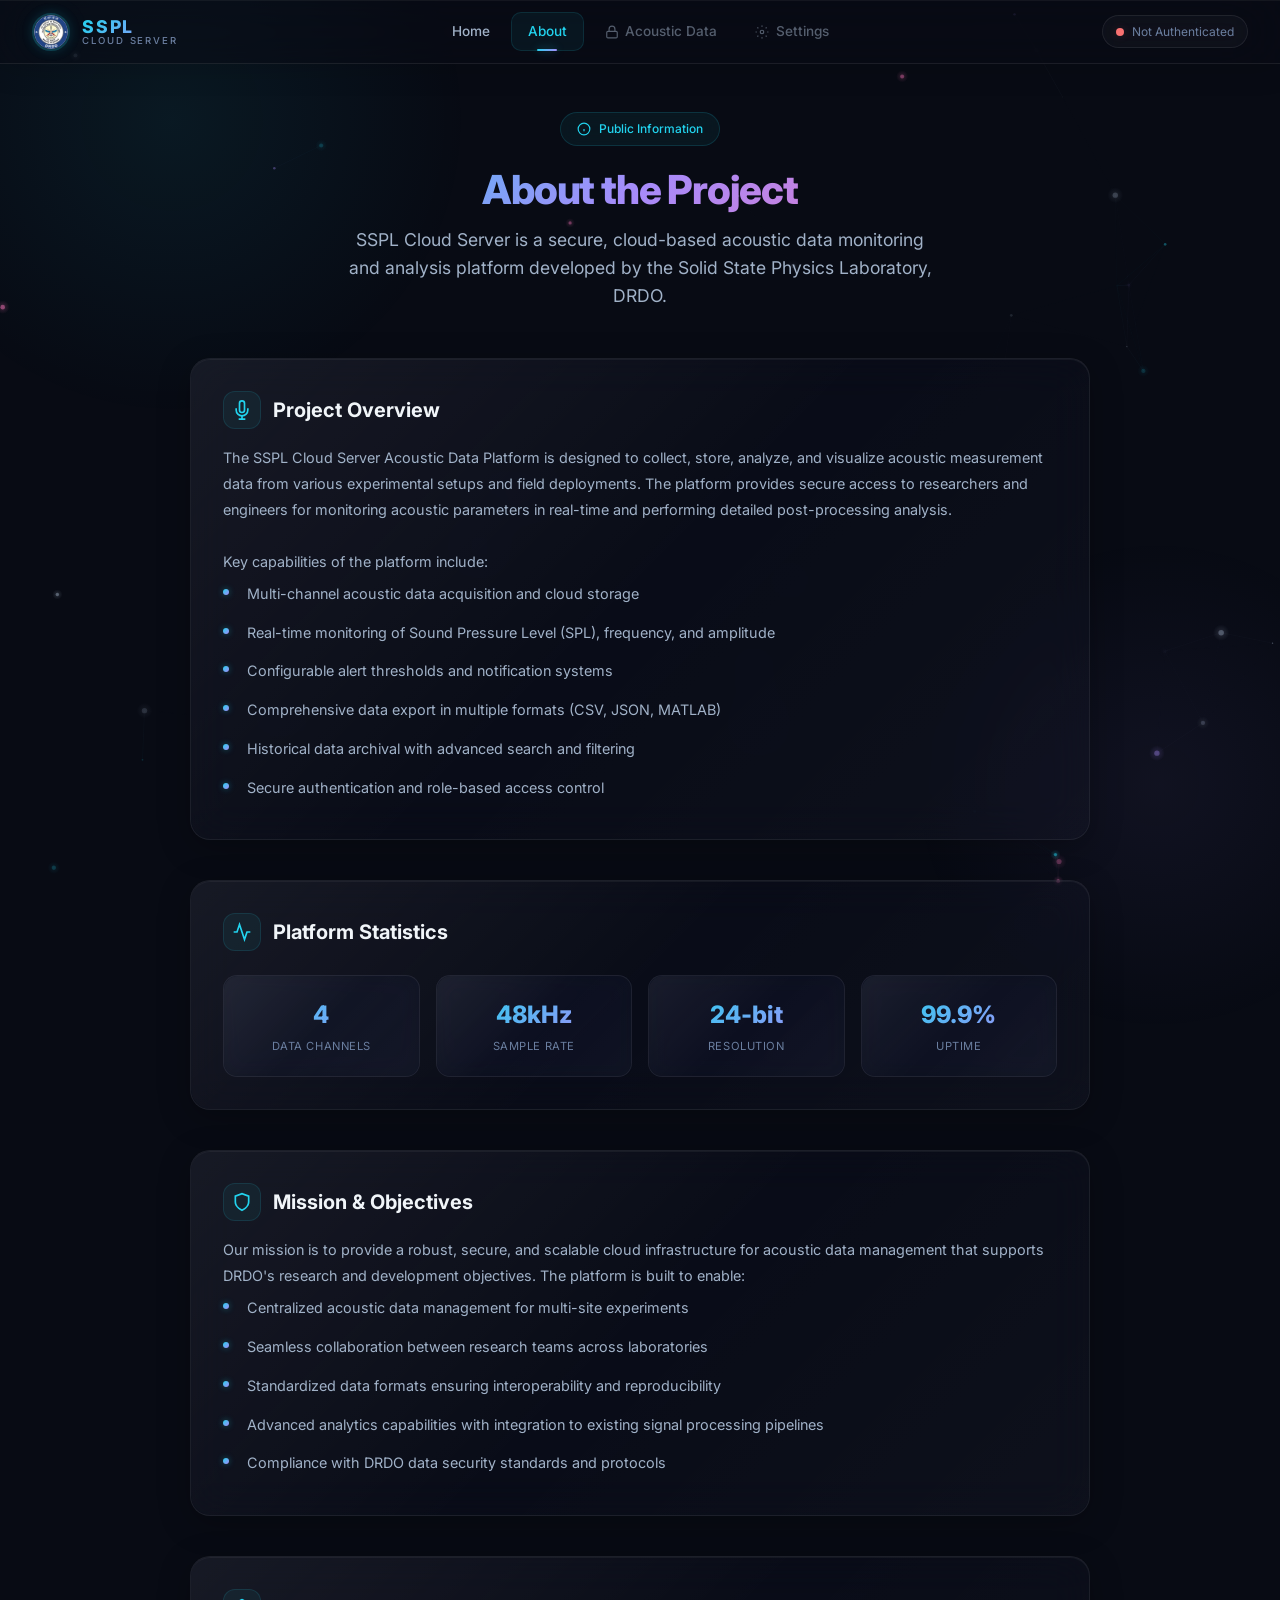
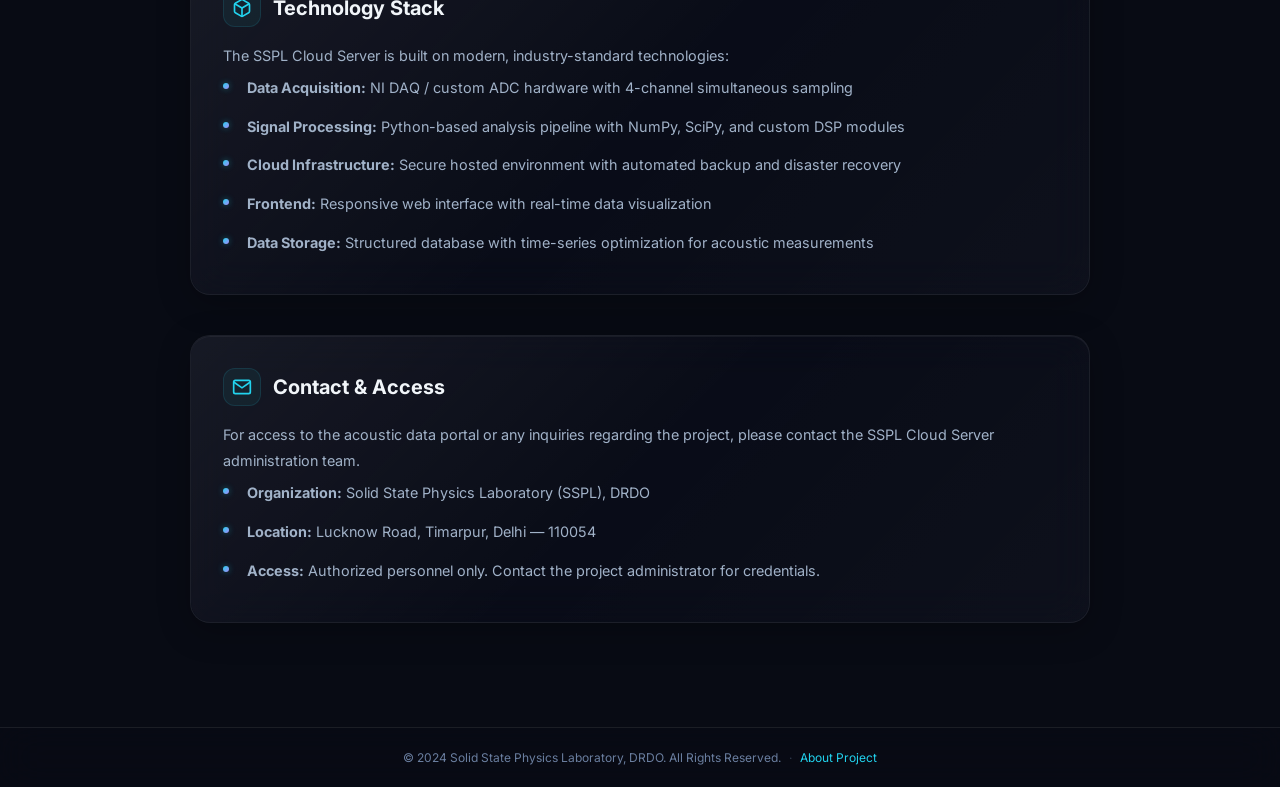
==== about.html @ 6bc96507 "Add files via upload" ====
<!DOCTYPE html>
<html lang="en">
<head>
    <meta charset="UTF-8">
    <meta name="viewport" content="width=device-width, initial-scale=1.0">
    <title>About — SSPL Cloud Server</title>
    <meta name="description" content="Learn about the SSPL Cloud Server Acoustic Data Platform by Solid State Physics Laboratory (DRDO). Project overview, mission, and team information.">
    <link rel="preconnect" href="https://fonts.googleapis.com">
    <link rel="preconnect" href="https://fonts.gstatic.com" crossorigin>
    <link href="https://fonts.googleapis.com/css2?family=Inter:wght@300;400;500;600;700;800&family=JetBrains+Mono:wght@400;500&display=swap" rel="stylesheet">
    <link rel="stylesheet" href="styles.css">
</head>
<body>
    <canvas id="particleCanvas"></canvas>

    <!-- Navigation Bar -->
    <nav class="navbar" id="navbar">
        <div class="nav-brand">
            <div class="brand-icon">
                <img src="logo.webp" alt="DRDO Logo" width="38" height="38" style="border-radius:50%; object-fit:cover;">
            </div>
            <div class="brand-text">
                <span class="brand-name">SSPL</span>
                <span class="brand-sub">CLOUD SERVER</span>
            </div>
        </div>
        <div class="nav-links">
            <a href="index.html" class="nav-link" id="nav-home">Home</a>
            <a href="about.html" class="nav-link active" id="nav-about">About</a>
            <a href="#" class="nav-link locked" id="nav-data" onclick="checkAuth('data.html')">
                <svg width="14" height="14" viewBox="0 0 24 24" fill="none" stroke="currentColor" stroke-width="2"><rect x="3" y="11" width="18" height="11" rx="2"/><path d="M7 11V7a5 5 0 0110 0v4"/></svg>
                Acoustic Data
            </a>
            <a href="#" class="nav-link locked" id="nav-settings" onclick="checkAuth('settings.html')">
                <svg width="14" height="14" viewBox="0 0 24 24" fill="none" stroke="currentColor" stroke-width="2"><circle cx="12" cy="12" r="3"/><path d="M12 1v2M12 21v2M4.22 4.22l1.42 1.42M18.36 18.36l1.42 1.42M1 12h2M21 12h2M4.22 19.78l1.42-1.42M18.36 5.64l1.42-1.42"/></svg>
                Settings
            </a>
        </div>
        <div class="nav-status" id="navStatus">
            <span class="status-dot offline"></span>
            <span class="status-text">Not Authenticated</span>
        </div>
    </nav>

    <!-- About Content -->
    <main class="page-container">
        <div class="page-content">
            <!-- Hero -->
            <div class="page-hero">
                <div class="page-hero-badge">
                    <svg width="14" height="14" viewBox="0 0 24 24" fill="none" stroke="currentColor" stroke-width="2">
                        <circle cx="12" cy="12" r="10"/>
                        <line x1="12" y1="16" x2="12" y2="12"/>
                        <line x1="12" y1="8" x2="12.01" y2="8"/>
                    </svg>
                    Public Information
                </div>
                <h1>About the Project</h1>
                <p>SSPL Cloud Server is a secure, cloud-based acoustic data monitoring and analysis platform developed by the Solid State Physics Laboratory, DRDO.</p>
            </div>

            <!-- Project Overview -->
            <div class="content-section">
                <div class="content-card">
                    <h2>
                        <span class="section-icon">
                            <svg width="20" height="20" viewBox="0 0 24 24" fill="none" stroke="currentColor" stroke-width="2">
                                <path d="M12 1a3 3 0 00-3 3v8a3 3 0 006 0V4a3 3 0 00-3-3z"/>
                                <path d="M19 10v2a7 7 0 01-14 0v-2"/>
                                <line x1="12" y1="19" x2="12" y2="23"/>
                                <line x1="8" y1="23" x2="16" y2="23"/>
                            </svg>
                        </span>
                        Project Overview
                    </h2>
                    <p>The SSPL Cloud Server Acoustic Data Platform is designed to collect, store, analyze, and visualize acoustic measurement data from various experimental setups and field deployments. The platform provides secure access to researchers and engineers for monitoring acoustic parameters in real-time and performing detailed post-processing analysis.</p>
                    <br>
                    <p>Key capabilities of the platform include:</p>
                    <ul>
                        <li>Multi-channel acoustic data acquisition and cloud storage</li>
                        <li>Real-time monitoring of Sound Pressure Level (SPL), frequency, and amplitude</li>
                        <li>Configurable alert thresholds and notification systems</li>
                        <li>Comprehensive data export in multiple formats (CSV, JSON, MATLAB)</li>
                        <li>Historical data archival with advanced search and filtering</li>
                        <li>Secure authentication and role-based access control</li>
                    </ul>
                </div>
            </div>

            <!-- Platform Statistics -->
            <div class="content-section">
                <div class="content-card">
                    <h2>
                        <span class="section-icon">
                            <svg width="20" height="20" viewBox="0 0 24 24" fill="none" stroke="currentColor" stroke-width="2">
                                <polyline points="22 12 18 12 15 21 9 3 6 12 2 12"/>
                            </svg>
                        </span>
                        Platform Statistics
                    </h2>
                    <div class="stats-grid">
                        <div class="stat-item">
                            <div class="stat-value">4</div>
                            <div class="stat-label">Data Channels</div>
                        </div>
                        <div class="stat-item">
                            <div class="stat-value">48kHz</div>
                            <div class="stat-label">Sample Rate</div>
                        </div>
                        <div class="stat-item">
                            <div class="stat-value">24-bit</div>
                            <div class="stat-label">Resolution</div>
                        </div>
                        <div class="stat-item">
                            <div class="stat-value">99.9%</div>
                            <div class="stat-label">Uptime</div>
                        </div>
                    </div>
                </div>
            </div>

            <!-- Mission -->
            <div class="content-section">
                <div class="content-card">
                    <h2>
                        <span class="section-icon">
                            <svg width="20" height="20" viewBox="0 0 24 24" fill="none" stroke="currentColor" stroke-width="2">
                                <path d="M12 22s8-4 8-10V5l-8-3-8 3v7c0 6 8 10 8 10z"/>
                            </svg>
                        </span>
                        Mission & Objectives
                    </h2>
                    <p>Our mission is to provide a robust, secure, and scalable cloud infrastructure for acoustic data management that supports DRDO's research and development objectives. The platform is built to enable:</p>
                    <ul>
                        <li>Centralized acoustic data management for multi-site experiments</li>
                        <li>Seamless collaboration between research teams across laboratories</li>
                        <li>Standardized data formats ensuring interoperability and reproducibility</li>
                        <li>Advanced analytics capabilities with integration to existing signal processing pipelines</li>
                        <li>Compliance with DRDO data security standards and protocols</li>
                    </ul>
                </div>
            </div>

            <!-- Technology Stack -->
            <div class="content-section">
                <div class="content-card">
                    <h2>
                        <span class="section-icon">
                            <svg width="20" height="20" viewBox="0 0 24 24" fill="none" stroke="currentColor" stroke-width="2">
                                <path d="M21 16V8a2 2 0 00-1-1.73l-7-4a2 2 0 00-2 0l-7 4A2 2 0 003 8v8a2 2 0 001 1.73l7 4a2 2 0 002 0l7-4A2 2 0 0021 16z"/>
                                <polyline points="3.27 6.96 12 12.01 20.73 6.96"/>
                                <line x1="12" y1="22.08" x2="12" y2="12"/>
                            </svg>
                        </span>
                        Technology Stack
                    </h2>
                    <p>The SSPL Cloud Server is built on modern, industry-standard technologies:</p>
                    <ul>
                        <li><strong>Data Acquisition:</strong> NI DAQ / custom ADC hardware with 4-channel simultaneous sampling</li>
                        <li><strong>Signal Processing:</strong> Python-based analysis pipeline with NumPy, SciPy, and custom DSP modules</li>
                        <li><strong>Cloud Infrastructure:</strong> Secure hosted environment with automated backup and disaster recovery</li>
                        <li><strong>Frontend:</strong> Responsive web interface with real-time data visualization</li>
                        <li><strong>Data Storage:</strong> Structured database with time-series optimization for acoustic measurements</li>
                    </ul>
                </div>
            </div>

            <!-- Contact -->
            <div class="content-section">
                <div class="content-card">
                    <h2>
                        <span class="section-icon">
                            <svg width="20" height="20" viewBox="0 0 24 24" fill="none" stroke="currentColor" stroke-width="2">
                                <path d="M4 4h16c1.1 0 2 .9 2 2v12c0 1.1-.9 2-2 2H4c-1.1 0-2-.9-2-2V6c0-1.1.9-2 2-2z"/>
                                <polyline points="22,6 12,13 2,6"/>
                            </svg>
                        </span>
                        Contact & Access
                    </h2>
                    <p>For access to the acoustic data portal or any inquiries regarding the project, please contact the SSPL Cloud Server administration team.</p>
                    <ul>
                        <li><strong>Organization:</strong> Solid State Physics Laboratory (SSPL), DRDO</li>
                        <li><strong>Location:</strong> Lucknow Road, Timarpur, Delhi — 110054</li>
                        <li><strong>Access:</strong> Authorized personnel only. Contact the project administrator for credentials.</li>
                    </ul>
                </div>
            </div>
        </div>
    </main>

    <!-- Footer -->
    <footer class="footer">
        <div class="footer-content">
            <span>© 2024 Solid State Physics Laboratory, DRDO. All Rights Reserved.</span>
            <span class="footer-sep">·</span>
            <a href="about.html" class="footer-link">About Project</a>
        </div>
    </footer>

    <script src="auth.js"></script>
    <script src="particles.js"></script>
    <script>
        document.addEventListener('DOMContentLoaded', () => {
            if (isAuthenticated()) {
                updateNavStatus(true);
            }

            // Animate content cards on scroll
            const observer = new IntersectionObserver((entries) => {
                entries.forEach(entry => {
                    if (entry.isIntersecting) {
                        entry.target.style.opacity = '1';
                        entry.target.style.transform = 'translateY(0)';
                    }
                });
            }, { threshold: 0.1 });

            document.querySelectorAll('.content-card').forEach(card => {
                card.style.opacity = '0';
                card.style.transform = 'translateY(20px)';
                card.style.transition = 'all 0.6s cubic-bezier(0.16, 1, 0.3, 1)';
                observer.observe(card);
            });
        });
    </script>
</body>
</html>
---- styles.css ----
/* ============================================
   SSPL Cloud Server — Glassmorphism Theme
   ============================================ */

/* CSS Custom Properties */
:root {
    /* Colors - Dark Glassy Theme */
    --bg-primary: #080b14;
    --bg-secondary: rgba(12, 18, 35, 0.6);
    --bg-tertiary: rgba(18, 26, 48, 0.5);
    --bg-card: rgba(15, 20, 40, 0.4);
    --bg-card-hover: rgba(20, 28, 55, 0.55);
    --bg-input: rgba(10, 15, 30, 0.5);
    --bg-glass: rgba(15, 20, 40, 0.35);

    /* Glass Properties */
    --glass-blur: 20px;
    --glass-blur-heavy: 32px;
    --glass-border: rgba(255, 255, 255, 0.08);
    --glass-border-hover: rgba(255, 255, 255, 0.14);
    --glass-border-accent: rgba(6, 182, 212, 0.25);
    --glass-shine: linear-gradient(135deg, rgba(255,255,255,0.06) 0%, transparent 50%, rgba(255,255,255,0.02) 100%);
    --glass-inner-glow: inset 0 1px 0 rgba(255, 255, 255, 0.05);

    /* Accent Colors */
    --cyan: #22d3ee;
    --cyan-glow: rgba(34, 211, 238, 0.25);
    --violet: #a78bfa;
    --violet-glow: rgba(167, 139, 250, 0.25);
    --pink: #f472b6;
    --pink-glow: rgba(244, 114, 182, 0.25);
    --emerald: #34d399;
    --emerald-glow: rgba(52, 211, 153, 0.25);
    --amber: #fbbf24;
    --red: #f87171;
    --red-glow: rgba(248, 113, 113, 0.15);

    /* Gradients */
    --gradient-brand: linear-gradient(135deg, #22d3ee, #a78bfa);
    --gradient-brand-ext: linear-gradient(135deg, #22d3ee, #a78bfa, #f472b6);
    --gradient-card: linear-gradient(135deg, rgba(34, 211, 238, 0.04), rgba(167, 139, 250, 0.04));
    --gradient-glow: radial-gradient(ellipse at center, rgba(34, 211, 238, 0.12), transparent 70%);

    /* Text Colors */
    --text-primary: #f1f5f9;
    --text-secondary: #a1b2c8;
    --text-tertiary: #6b7fa0;
    --text-accent: #22d3ee;

    /* Borders */
    --border-subtle: rgba(255, 255, 255, 0.06);
    --border-medium: rgba(255, 255, 255, 0.1);
    --border-accent: rgba(34, 211, 238, 0.25);

    /* Shadows */
    --shadow-sm: 0 2px 8px rgba(0, 0, 0, 0.2);
    --shadow-md: 0 4px 16px rgba(0, 0, 0, 0.3);
    --shadow-lg: 0 8px 40px rgba(0, 0, 0, 0.4);
    --shadow-glow: 0 0 50px rgba(34, 211, 238, 0.08);
    --shadow-glass: 0 8px 32px rgba(0, 0, 0, 0.25), inset 0 1px 0 rgba(255, 255, 255, 0.05);

    /* Spacing */
    --nav-height: 64px;

    /* Typography */
    --font-main: 'Inter', -apple-system, BlinkMacSystemFont, sans-serif;
    --font-mono: 'JetBrains Mono', 'Fira Code', monospace;

    /* Transitions */
    --ease-out: cubic-bezier(0.16, 1, 0.3, 1);
    --ease-spring: cubic-bezier(0.34, 1.56, 0.64, 1);
}

/* Reset & Base */
*, *::before, *::after {
    margin: 0;
    padding: 0;
    box-sizing: border-box;
}

html {
    scroll-behavior: smooth;
}

body {
    font-family: var(--font-main);
    background: var(--bg-primary);
    color: var(--text-primary);
    min-height: 100vh;
    overflow-x: hidden;
    line-height: 1.6;
    -webkit-font-smoothing: antialiased;
    -moz-osx-font-smoothing: grayscale;
}

/* Ambient glow background blobs */
body::before {
    content: '';
    position: fixed;
    top: -20%;
    left: -10%;
    width: 600px;
    height: 600px;
    background: radial-gradient(circle, rgba(34, 211, 238, 0.07) 0%, transparent 70%);
    border-radius: 50%;
    z-index: 0;
    pointer-events: none;
    animation: float-blob 20s ease-in-out infinite;
}

body::after {
    content: '';
    position: fixed;
    bottom: -15%;
    right: -10%;
    width: 500px;
    height: 500px;
    background: radial-gradient(circle, rgba(167, 139, 250, 0.06) 0%, transparent 70%);
    border-radius: 50%;
    z-index: 0;
    pointer-events: none;
    animation: float-blob 25s ease-in-out infinite reverse;
}

@keyframes float-blob {
    0%, 100% { transform: translate(0, 0) scale(1); }
    33% { transform: translate(40px, -30px) scale(1.05); }
    66% { transform: translate(-20px, 20px) scale(0.95); }
}

/* Particle Canvas Background */
#particleCanvas {
    position: fixed;
    top: 0;
    left: 0;
    width: 100%;
    height: 100%;
    z-index: 0;
    pointer-events: none;
}

/* ============================================
   Glass Mixin Helper (applied via classes)
   ============================================ */

/* ============================================
   Navigation Bar
   ============================================ */
.navbar {
    position: fixed;
    top: 0;
    left: 0;
    right: 0;
    height: var(--nav-height);
    display: flex;
    align-items: center;
    justify-content: space-between;
    padding: 0 2rem;
    background: rgba(8, 11, 20, 0.5);
    backdrop-filter: blur(var(--glass-blur-heavy));
    -webkit-backdrop-filter: blur(var(--glass-blur-heavy));
    border-bottom: 1px solid var(--glass-border);
    box-shadow: 0 4px 30px rgba(0, 0, 0, 0.15), var(--glass-inner-glow);
    z-index: 1000;
    transition: all 0.3s var(--ease-out);
}

.nav-brand {
    display: flex;
    align-items: center;
    gap: 0.75rem;
    text-decoration: none;
    cursor: pointer;
}

.brand-icon {
    display: flex;
    align-items: center;
    animation: pulse-glow 3s ease-in-out infinite;
}

.brand-icon img {
    border: 2px solid rgba(34, 211, 238, 0.25) !important;
    box-shadow: 0 0 12px rgba(34, 211, 238, 0.15), 0 0 30px rgba(34, 211, 238, 0.05);
    transition: all 0.3s ease;
}

.brand-icon img:hover {
    border-color: rgba(34, 211, 238, 0.4) !important;
    box-shadow: 0 0 18px rgba(34, 211, 238, 0.25), 0 0 40px rgba(34, 211, 238, 0.08);
}

@keyframes pulse-glow {
    0%, 100% { filter: drop-shadow(0 0 6px rgba(34, 211, 238, 0.3)); }
    50% { filter: drop-shadow(0 0 16px rgba(34, 211, 238, 0.6)); }
}

.brand-text {
    display: flex;
    flex-direction: column;
    line-height: 1.1;
}

.brand-name {
    font-size: 1.1rem;
    font-weight: 800;
    letter-spacing: 0.1em;
    background: var(--gradient-brand);
    -webkit-background-clip: text;
    background-clip: text;
    -webkit-text-fill-color: transparent;
}

.brand-sub {
    font-size: 0.6rem;
    font-weight: 500;
    letter-spacing: 0.2em;
    color: var(--text-tertiary);
    text-transform: uppercase;
}

.nav-links {
    display: flex;
    align-items: center;
    gap: 0.25rem;
}

.nav-link {
    display: flex;
    align-items: center;
    gap: 0.4rem;
    padding: 0.5rem 1rem;
    font-size: 0.85rem;
    font-weight: 500;
    color: var(--text-secondary);
    text-decoration: none;
    border-radius: 10px;
    transition: all 0.25s var(--ease-out);
    position: relative;
    border: 1px solid transparent;
}

.nav-link:hover {
    color: var(--text-primary);
    background: rgba(255, 255, 255, 0.04);
    border-color: var(--glass-border);
}

.nav-link.active {
    color: var(--cyan);
    background: rgba(34, 211, 238, 0.06);
    border-color: rgba(34, 211, 238, 0.12);
}

.nav-link.active::after {
    content: '';
    position: absolute;
    bottom: -1px;
    left: 50%;
    transform: translateX(-50%);
    width: 20px;
    height: 2px;
    background: var(--gradient-brand);
    border-radius: 1px;
    box-shadow: 0 0 8px rgba(34, 211, 238, 0.4);
}

.nav-link.locked {
    opacity: 0.5;
}

.nav-link.locked:hover {
    opacity: 0.75;
}

.nav-link.unlocked {
    opacity: 1;
}

.nav-status {
    display: flex;
    align-items: center;
    gap: 0.5rem;
    padding: 0.4rem 0.8rem;
    font-size: 0.75rem;
    color: var(--text-tertiary);
    border: 1px solid var(--glass-border);
    border-radius: 20px;
    background: rgba(255, 255, 255, 0.03);
    backdrop-filter: blur(10px);
}

.status-dot {
    width: 8px;
    height: 8px;
    border-radius: 50%;
    transition: all 0.3s;
}

.status-dot.offline {
    background: var(--red);
    box-shadow: 0 0 10px var(--red-glow);
}

.status-dot.online {
    background: var(--emerald);
    box-shadow: 0 0 10px var(--emerald-glow);
    animation: status-pulse 2s ease-in-out infinite;
}

@keyframes status-pulse {
    0%, 100% { box-shadow: 0 0 6px rgba(52, 211, 153, 0.3); }
    50% { box-shadow: 0 0 16px rgba(52, 211, 153, 0.6); }
}

/* ============================================
   Login Page
   ============================================ */
.login-container {
    position: relative;
    z-index: 1;
    min-height: 100vh;
    display: flex;
    flex-direction: column;
    align-items: center;
    justify-content: center;
    padding: calc(var(--nav-height) + 2rem) 2rem 4rem;
    gap: 3rem;
}

.login-card {
    position: relative;
    width: 100%;
    max-width: 420px;
    background: rgba(12, 16, 32, 0.45);
    border: 1px solid var(--glass-border);
    border-radius: 24px;
    padding: 2.5rem;
    backdrop-filter: blur(var(--glass-blur-heavy));
    -webkit-backdrop-filter: blur(var(--glass-blur-heavy));
    box-shadow: var(--shadow-glass), 0 0 80px rgba(34, 211, 238, 0.03);
    opacity: 0;
    transform: translateY(20px);
    transition: all 0.6s var(--ease-out);
    overflow: hidden;
}

/* Glass shine overlay */
.login-card::before {
    content: '';
    position: absolute;
    top: 0;
    left: 0;
    right: 0;
    bottom: 0;
    background: var(--glass-shine);
    border-radius: 24px;
    pointer-events: none;
    z-index: 0;
}

.login-card > * {
    position: relative;
    z-index: 1;
}

.login-card.visible {
    opacity: 1;
    transform: translateY(0);
}

.login-card.shake {
    animation: shake 0.6s var(--ease-out);
}

@keyframes shake {
    0%, 100% { transform: translateX(0); }
    20% { transform: translateX(-10px); }
    40% { transform: translateX(10px); }
    60% { transform: translateX(-6px); }
    80% { transform: translateX(6px); }
}

.card-glow {
    position: absolute;
    top: -1px;
    left: -1px;
    right: -1px;
    bottom: -1px;
    border-radius: 24px;
    background: var(--gradient-brand-ext);
    opacity: 0;
    z-index: -1;
    transition: opacity 0.5s;
    filter: blur(25px);
}

.login-card:hover .card-glow {
    opacity: 0.12;
}

.login-card:hover {
    border-color: var(--glass-border-hover);
    box-shadow: var(--shadow-glass), 0 0 80px rgba(34, 211, 238, 0.06);
}

.login-header {
    text-align: center;
    margin-bottom: 2rem;
}

.login-icon {
    margin-bottom: 1rem;
}

.login-title {
    font-size: 1.5rem;
    font-weight: 700;
    letter-spacing: -0.02em;
    background: var(--gradient-brand);
    -webkit-background-clip: text;
    background-clip: text;
    -webkit-text-fill-color: transparent;
}

.login-subtitle {
    font-size: 0.8rem;
    color: var(--text-tertiary);
    margin-top: 0.25rem;
    letter-spacing: 0.05em;
}

.login-desc {
    font-size: 0.85rem;
    color: var(--text-secondary);
    margin-top: 0.5rem;
}

/* Form Styles */
.login-form {
    display: flex;
    flex-direction: column;
    gap: 1.25rem;
}

.form-group {
    display: flex;
    flex-direction: column;
    gap: 0.4rem;
}

.form-label {
    font-size: 0.75rem;
    font-weight: 600;
    color: var(--text-secondary);
    letter-spacing: 0.05em;
    text-transform: uppercase;
}

.input-wrapper {
    position: relative;
    display: flex;
    align-items: center;
}

.input-icon {
    position: absolute;
    left: 14px;
    color: var(--text-tertiary);
    transition: color 0.3s;
    z-index: 1;
}

.input-wrapper input {
    width: 100%;
    padding: 0.85rem 1rem 0.85rem 2.75rem;
    background: rgba(8, 12, 25, 0.5);
    border: 1px solid var(--glass-border);
    border-radius: 14px;
    color: var(--text-primary);
    font-family: var(--font-main);
    font-size: 0.9rem;
    transition: all 0.3s var(--ease-out);
    outline: none;
    backdrop-filter: blur(10px);
}

.input-wrapper input::placeholder {
    color: var(--text-tertiary);
}

.input-wrapper input:focus {
    border-color: rgba(34, 211, 238, 0.35);
    box-shadow: 0 0 0 3px rgba(34, 211, 238, 0.08), 0 0 20px rgba(34, 211, 238, 0.05);
    background: rgba(8, 12, 25, 0.7);
}

.input-wrapper input:focus ~ .input-focus-line {
    transform: scaleX(1);
}

.input-wrapper:has(input:focus) .input-icon {
    color: var(--cyan);
}

.input-focus-line {
    position: absolute;
    bottom: 0;
    left: 14px;
    right: 14px;
    height: 2px;
    background: var(--gradient-brand);
    border-radius: 1px;
    transform: scaleX(0);
    transform-origin: center;
    transition: transform 0.3s var(--ease-out);
    box-shadow: 0 0 8px rgba(34, 211, 238, 0.3);
}

.toggle-password {
    position: absolute;
    right: 12px;
    background: none;
    border: none;
    color: var(--text-tertiary);
    cursor: pointer;
    padding: 4px;
    display: flex;
    align-items: center;
    transition: color 0.3s;
    z-index: 1;
}

.toggle-password:hover {
    color: var(--text-secondary);
}

/* Error message */
.form-error {
    display: flex;
    align-items: center;
    gap: 0.5rem;
    padding: 0.75rem 1rem;
    background: rgba(248, 113, 113, 0.08);
    border: 1px solid rgba(248, 113, 113, 0.15);
    border-radius: 12px;
    color: #fca5a5;
    font-size: 0.8rem;
    opacity: 0;
    transform: translateY(-10px);
    max-height: 0;
    overflow: hidden;
    transition: all 0.3s var(--ease-out);
    backdrop-filter: blur(10px);
}

.form-error.show {
    opacity: 1;
    transform: translateY(0);
    max-height: 60px;
    margin-top: 0.25rem;
}

/* Login Button */
.login-btn {
    display: flex;
    align-items: center;
    justify-content: center;
    gap: 0.5rem;
    width: 100%;
    padding: 0.9rem;
    margin-top: 0.5rem;
    background: var(--gradient-brand);
    border: none;
    border-radius: 14px;
    color: white;
    font-family: var(--font-main);
    font-size: 0.9rem;
    font-weight: 600;
    cursor: pointer;
    transition: all 0.3s var(--ease-out);
    position: relative;
    overflow: hidden;
}

.login-btn::before {
    content: '';
    position: absolute;
    inset: 0;
    background: linear-gradient(135deg, rgba(255,255,255,0.15), transparent 60%);
    opacity: 0;
    transition: opacity 0.3s;
}

.login-btn:hover {
    transform: translateY(-2px);
    box-shadow: 0 8px 30px rgba(34, 211, 238, 0.25), 0 0 60px rgba(34, 211, 238, 0.1);
}

.login-btn:hover::before {
    opacity: 1;
}

.login-btn:active {
    transform: translateY(0);
}

.login-btn .btn-loader {
    display: none;
    animation: spin 1s linear infinite;
}

.login-btn.loading .btn-text,
.login-btn.loading .btn-arrow {
    display: none;
}

.login-btn.loading .btn-loader {
    display: block;
}

.login-btn.success {
    background: linear-gradient(135deg, #34d399, #059669);
}

@keyframes spin {
    from { transform: rotate(0deg); }
    to { transform: rotate(360deg); }
}

/* Login Footer */
.login-footer {
    display: flex;
    justify-content: center;
    margin-top: 1.5rem;
    padding-top: 1.5rem;
    border-top: 1px solid var(--glass-border);
}

.security-badge {
    display: flex;
    align-items: center;
    gap: 0.4rem;
    font-size: 0.7rem;
    color: var(--text-tertiary);
}

.security-badge svg {
    color: var(--emerald);
}

/* Info Cards */
.info-section {
    display: grid;
    grid-template-columns: repeat(3, 1fr);
    gap: 1.25rem;
    max-width: 700px;
    width: 100%;
}

.info-card {
    padding: 1.5rem;
    background: rgba(12, 16, 32, 0.35);
    border: 1px solid var(--glass-border);
    border-radius: 18px;
    text-align: center;
    backdrop-filter: blur(var(--glass-blur));
    -webkit-backdrop-filter: blur(var(--glass-blur));
    transition: all 0.4s var(--ease-out);
    opacity: 0;
    transform: translateY(20px);
    position: relative;
    overflow: hidden;
    box-shadow: var(--shadow-glass);
}

/* Glass shine on info cards */
.info-card::before {
    content: '';
    position: absolute;
    top: 0;
    left: 0;
    right: 0;
    bottom: 0;
    background: var(--glass-shine);
    border-radius: 18px;
    pointer-events: none;
}

.info-card.visible {
    opacity: 1;
    transform: translateY(0);
}

.info-card:hover {
    border-color: var(--glass-border-accent);
    background: rgba(12, 16, 32, 0.5);
    transform: translateY(-4px);
    box-shadow: var(--shadow-glass), 0 0 40px rgba(34, 211, 238, 0.06);
}

.info-icon {
    display: inline-flex;
    padding: 0.75rem;
    background: rgba(34, 211, 238, 0.06);
    border: 1px solid rgba(34, 211, 238, 0.12);
    border-radius: 14px;
    color: var(--cyan);
    margin-bottom: 0.75rem;
    position: relative;
}

.info-card h3 {
    font-size: 0.85rem;
    font-weight: 600;
    color: var(--text-primary);
    margin-bottom: 0.4rem;
    position: relative;
}

.info-card p {
    font-size: 0.75rem;
    color: var(--text-tertiary);
    line-height: 1.5;
    position: relative;
}

/* ============================================
   Footer
   ============================================ */
.footer {
    position: relative;
    z-index: 1;
    padding: 1.25rem 2rem;
    border-top: 1px solid var(--glass-border);
    background: rgba(8, 11, 20, 0.5);
    backdrop-filter: blur(var(--glass-blur));
}

.footer-content {
    display: flex;
    align-items: center;
    justify-content: center;
    gap: 0.5rem;
    font-size: 0.75rem;
    color: var(--text-tertiary);
}

.footer-sep {
    color: var(--text-tertiary);
    opacity: 0.4;
}

.footer-link {
    color: var(--cyan);
    text-decoration: none;
    transition: color 0.3s;
}

.footer-link:hover {
    color: var(--violet);
}

/* ============================================
   About Page
   ============================================ */
.page-container {
    position: relative;
    z-index: 1;
    min-height: 100vh;
    padding: calc(var(--nav-height) + 3rem) 2rem 4rem;
}

.page-content {
    max-width: 900px;
    margin: 0 auto;
}

.page-hero {
    text-align: center;
    margin-bottom: 3rem;
}

.page-hero-badge {
    display: inline-flex;
    align-items: center;
    gap: 0.5rem;
    padding: 0.4rem 1rem;
    background: rgba(34, 211, 238, 0.06);
    border: 1px solid rgba(34, 211, 238, 0.15);
    border-radius: 20px;
    font-size: 0.75rem;
    color: var(--cyan);
    margin-bottom: 1.25rem;
    font-weight: 500;
    backdrop-filter: blur(10px);
}

.page-hero h1 {
    font-size: 2.5rem;
    font-weight: 800;
    letter-spacing: -0.03em;
    line-height: 1.2;
    background: var(--gradient-brand-ext);
    -webkit-background-clip: text;
    background-clip: text;
    -webkit-text-fill-color: transparent;
    margin-bottom: 0.75rem;
}

.page-hero p {
    font-size: 1.1rem;
    color: var(--text-secondary);
    max-width: 600px;
    margin: 0 auto;
}

.content-section {
    margin-bottom: 2.5rem;
}

.content-card {
    background: rgba(12, 16, 32, 0.35);
    border: 1px solid var(--glass-border);
    border-radius: 20px;
    padding: 2rem;
    backdrop-filter: blur(var(--glass-blur));
    -webkit-backdrop-filter: blur(var(--glass-blur));
    transition: all 0.3s var(--ease-out);
    position: relative;
    overflow: hidden;
    box-shadow: var(--shadow-glass);
}

/* Glass shine on content cards */
.content-card::before {
    content: '';
    position: absolute;
    top: 0;
    left: 0;
    right: 0;
    bottom: 0;
    background: var(--glass-shine);
    border-radius: 20px;
    pointer-events: none;
}

.content-card:hover {
    border-color: var(--glass-border-accent);
    box-shadow: var(--shadow-glass), 0 0 40px rgba(34, 211, 238, 0.04);
}

.content-card h2 {
    font-size: 1.25rem;
    font-weight: 700;
    color: var(--text-primary);
    margin-bottom: 1rem;
    display: flex;
    align-items: center;
    gap: 0.75rem;
    position: relative;
}

.content-card h2 .section-icon {
    display: inline-flex;
    padding: 0.5rem;
    background: rgba(34, 211, 238, 0.06);
    border: 1px solid rgba(34, 211, 238, 0.12);
    border-radius: 12px;
    color: var(--cyan);
}

.content-card p, .content-card li {
    font-size: 0.9rem;
    color: var(--text-secondary);
    line-height: 1.8;
    position: relative;
}

.content-card ul {
    list-style: none;
    padding: 0;
}

.content-card ul li {
    padding: 0.4rem 0;
    padding-left: 1.5rem;
    position: relative;
}

.content-card ul li::before {
    content: '';
    position: absolute;
    left: 0;
    top: 0.9rem;
    width: 6px;
    height: 6px;
    background: var(--gradient-brand);
    border-radius: 50%;
    box-shadow: 0 0 6px rgba(34, 211, 238, 0.4);
}

/* Stats grid */
.stats-grid {
    display: grid;
    grid-template-columns: repeat(4, 1fr);
    gap: 1rem;
    margin-top: 1.5rem;
    position: relative;
}

.stat-item {
    text-align: center;
    padding: 1.25rem;
    background: rgba(15, 20, 40, 0.4);
    border: 1px solid var(--glass-border);
    border-radius: 14px;
    transition: all 0.3s var(--ease-out);
    backdrop-filter: blur(10px);
    position: relative;
    overflow: hidden;
}

.stat-item::before {
    content: '';
    position: absolute;
    top: 0;
    left: 0;
    right: 0;
    bottom: 0;
    background: var(--glass-shine);
    border-radius: 14px;
    pointer-events: none;
}

.stat-item:hover {
    border-color: var(--glass-border-accent);
    transform: translateY(-2px);
    box-shadow: 0 8px 20px rgba(0, 0, 0, 0.2), 0 0 30px rgba(34, 211, 238, 0.04);
}

.stat-value {
    font-size: 1.5rem;
    font-weight: 800;
    background: var(--gradient-brand);
    -webkit-background-clip: text;
    background-clip: text;
    -webkit-text-fill-color: transparent;
    position: relative;
}

.stat-label {
    font-size: 0.7rem;
    color: var(--text-tertiary);
    margin-top: 0.25rem;
    text-transform: uppercase;
    letter-spacing: 0.05em;
    position: relative;
}

/* Team grid */
.team-grid {
    display: grid;
    grid-template-columns: repeat(3, 1fr);
    gap: 1rem;
    margin-top: 1.5rem;
}

.team-member {
    text-align: center;
    padding: 1.5rem 1rem;
    background: rgba(15, 20, 40, 0.4);
    border: 1px solid var(--glass-border);
    border-radius: 14px;
    transition: all 0.3s var(--ease-out);
    backdrop-filter: blur(10px);
}

.team-member:hover {
    border-color: var(--glass-border-accent);
    transform: translateY(-2px);
}

.team-avatar {
    width: 48px;
    height: 48px;
    border-radius: 50%;
    background: var(--gradient-brand);
    display: flex;
    align-items: center;
    justify-content: center;
    margin: 0 auto 0.75rem;
    font-weight: 700;
    font-size: 1rem;
    color: white;
}

.team-name {
    font-size: 0.85rem;
    font-weight: 600;
    color: var(--text-primary);
}

.team-role {
    font-size: 0.7rem;
    color: var(--text-tertiary);
    margin-top: 0.2rem;
}

/* ============================================
   Data Page
   ============================================ */
.data-header {
    display: flex;
    align-items: center;
    justify-content: space-between;
    flex-wrap: wrap;
    gap: 1rem;
    margin-bottom: 2rem;
}

.data-header-left h1 {
    font-size: 1.75rem;
    font-weight: 700;
    background: var(--gradient-brand);
    -webkit-background-clip: text;
    background-clip: text;
    -webkit-text-fill-color: transparent;
}

.data-header-left p {
    font-size: 0.85rem;
    color: var(--text-secondary);
    margin-top: 0.25rem;
}

.data-actions {
    display: flex;
    gap: 0.75rem;
    align-items: center;
}

.action-btn {
    display: flex;
    align-items: center;
    gap: 0.5rem;
    padding: 0.6rem 1.25rem;
    font-family: var(--font-main);
    font-size: 0.8rem;
    font-weight: 500;
    border-radius: 12px;
    border: 1px solid var(--glass-border);
    background: rgba(12, 16, 32, 0.4);
    color: var(--text-secondary);
    cursor: pointer;
    transition: all 0.3s var(--ease-out);
    backdrop-filter: blur(10px);
}

.action-btn:hover {
    background: rgba(12, 16, 32, 0.6);
    border-color: var(--glass-border-hover);
    color: var(--text-primary);
    transform: translateY(-1px);
    box-shadow: 0 4px 15px rgba(0, 0, 0, 0.2);
}

.action-btn.primary {
    background: var(--gradient-brand);
    border: none;
    color: white;
}

.action-btn.primary:hover {
    box-shadow: 0 4px 20px rgba(34, 211, 238, 0.25), 0 0 40px rgba(34, 211, 238, 0.08);
}

/* Data Stats Bar */
.data-stats-bar {
    display: grid;
    grid-template-columns: repeat(4, 1fr);
    gap: 1rem;
    margin-bottom: 2rem;
}

.data-stat {
    padding: 1.25rem;
    background: rgba(12, 16, 32, 0.35);
    border: 1px solid var(--glass-border);
    border-radius: 16px;
    transition: all 0.3s var(--ease-out);
    backdrop-filter: blur(var(--glass-blur));
    -webkit-backdrop-filter: blur(var(--glass-blur));
    position: relative;
    overflow: hidden;
    box-shadow: var(--shadow-glass);
}

.data-stat::before {
    content: '';
    position: absolute;
    top: 0;
    left: 0;
    right: 0;
    bottom: 0;
    background: var(--glass-shine);
    border-radius: 16px;
    pointer-events: none;
}

.data-stat:hover {
    border-color: var(--glass-border-accent);
    box-shadow: var(--shadow-glass), 0 0 30px rgba(34, 211, 238, 0.04);
}

.data-stat-header {
    display: flex;
    align-items: center;
    justify-content: space-between;
    margin-bottom: 0.5rem;
    position: relative;
}

.data-stat-label {
    font-size: 0.7rem;
    color: var(--text-tertiary);
    text-transform: uppercase;
    letter-spacing: 0.05em;
    font-weight: 600;
}

.data-stat-icon {
    color: var(--cyan);
    opacity: 0.5;
}

.data-stat-value {
    font-size: 1.5rem;
    font-weight: 800;
    color: var(--text-primary);
    position: relative;
}

.data-stat-change {
    font-size: 0.7rem;
    margin-top: 0.25rem;
    display: flex;
    align-items: center;
    gap: 0.25rem;
    position: relative;
}

.data-stat-change.positive {
    color: var(--emerald);
}

.data-stat-change.negative {
    color: var(--red);
}

/* Filters */
.data-filters {
    display: flex;
    align-items: center;
    gap: 0.75rem;
    margin-bottom: 1.5rem;
    flex-wrap: wrap;
}

.filter-search {
    flex: 1;
    min-width: 200px;
    position: relative;
}

.filter-search svg {
    position: absolute;
    left: 12px;
    top: 50%;
    transform: translateY(-50%);
    color: var(--text-tertiary);
}

.filter-search input {
    width: 100%;
    padding: 0.65rem 1rem 0.65rem 2.5rem;
    background: rgba(8, 12, 25, 0.4);
    border: 1px solid var(--glass-border);
    border-radius: 12px;
    color: var(--text-primary);
    font-family: var(--font-main);
    font-size: 0.8rem;
    outline: none;
    transition: all 0.3s;
    backdrop-filter: blur(10px);
}

.filter-search input:focus {
    border-color: rgba(34, 211, 238, 0.3);
    box-shadow: 0 0 0 3px rgba(34, 211, 238, 0.06), 0 0 20px rgba(34, 211, 238, 0.04);
}

.filter-select {
    padding: 0.65rem 2rem 0.65rem 1rem;
    background: rgba(8, 12, 25, 0.4);
    border: 1px solid var(--glass-border);
    border-radius: 12px;
    color: var(--text-primary);
    font-family: var(--font-main);
    font-size: 0.8rem;
    outline: none;
    cursor: pointer;
    appearance: none;
    -webkit-appearance: none;
    background-image: url("data:image/svg+xml,%3Csvg xmlns='http://www.w3.org/2000/svg' width='12' height='12' viewBox='0 0 24 24' fill='none' stroke='%236b7fa0' stroke-width='2'%3E%3Cpolyline points='6 9 12 15 18 9'/%3E%3C/svg%3E");
    background-repeat: no-repeat;
    background-position: right 10px center;
    transition: all 0.3s;
    backdrop-filter: blur(10px);
}

.filter-select:focus {
    border-color: rgba(34, 211, 238, 0.3);
}

/* Data Table */
.data-table-wrapper {
    background: rgba(12, 16, 32, 0.3);
    border: 1px solid var(--glass-border);
    border-radius: 20px;
    overflow: hidden;
    backdrop-filter: blur(var(--glass-blur));
    -webkit-backdrop-filter: blur(var(--glass-blur));
    box-shadow: var(--shadow-glass);
    position: relative;
}

.data-table-wrapper::before {
    content: '';
    position: absolute;
    top: 0;
    left: 0;
    right: 0;
    bottom: 0;
    background: var(--glass-shine);
    border-radius: 20px;
    pointer-events: none;
    z-index: 0;
}

.data-table {
    width: 100%;
    border-collapse: collapse;
    position: relative;
    z-index: 1;
}

.data-table thead {
    background: rgba(15, 20, 40, 0.5);
    border-bottom: 1px solid var(--glass-border);
}

.data-table th {
    padding: 0.85rem 1.25rem;
    font-size: 0.7rem;
    font-weight: 600;
    color: var(--text-tertiary);
    text-transform: uppercase;
    letter-spacing: 0.05em;
    text-align: left;
    white-space: nowrap;
    cursor: pointer;
    transition: color 0.3s;
    user-select: none;
}

.data-table th:hover {
    color: var(--text-primary);
}

.data-table th .sort-icon {
    display: inline-block;
    margin-left: 0.25rem;
    opacity: 0.3;
    transition: opacity 0.3s;
}

.data-table th:hover .sort-icon {
    opacity: 0.7;
}

.data-table tbody tr {
    border-bottom: 1px solid rgba(255, 255, 255, 0.03);
    transition: background 0.2s;
}

.data-table tbody tr:last-child {
    border-bottom: none;
}

.data-table tbody tr:hover {
    background: rgba(34, 211, 238, 0.03);
}

.data-table td {
    padding: 0.85rem 1.25rem;
    font-size: 0.85rem;
    color: var(--text-secondary);
}

.data-table td.mono {
    font-family: var(--font-mono);
    font-size: 0.8rem;
}

.data-table td.value-highlight {
    color: var(--text-primary);
    font-weight: 600;
}

/* Status badges */
.status-badge {
    display: inline-flex;
    align-items: center;
    gap: 0.35rem;
    padding: 0.25rem 0.65rem;
    border-radius: 20px;
    font-size: 0.7rem;
    font-weight: 500;
    backdrop-filter: blur(8px);
}

.status-badge.normal {
    background: rgba(52, 211, 153, 0.08);
    color: #6ee7b7;
    border: 1px solid rgba(52, 211, 153, 0.15);
}

.status-badge.warning {
    background: rgba(251, 191, 36, 0.08);
    color: #fde68a;
    border: 1px solid rgba(251, 191, 36, 0.15);
}

.status-badge.critical {
    background: rgba(248, 113, 113, 0.08);
    color: #fca5a5;
    border: 1px solid rgba(248, 113, 113, 0.15);
}

.status-badge-dot {
    width: 6px;
    height: 6px;
    border-radius: 50%;
    background: currentColor;
    box-shadow: 0 0 6px currentColor;
}

/* Table pagination */
.table-footer {
    display: flex;
    align-items: center;
    justify-content: space-between;
    padding: 1rem 1.25rem;
    border-top: 1px solid var(--glass-border);
    font-size: 0.8rem;
    color: var(--text-tertiary);
    position: relative;
    z-index: 1;
}

.pagination {
    display: flex;
    align-items: center;
    gap: 0.35rem;
}

.page-btn {
    padding: 0.35rem 0.7rem;
    background: rgba(255, 255, 255, 0.03);
    border: 1px solid var(--glass-border);
    border-radius: 8px;
    color: var(--text-secondary);
    font-family: var(--font-main);
    font-size: 0.75rem;
    cursor: pointer;
    transition: all 0.2s;
    backdrop-filter: blur(8px);
}

.page-btn:hover {
    border-color: var(--glass-border-accent);
    color: var(--text-primary);
    background: rgba(34, 211, 238, 0.06);
}

.page-btn.active {
    background: var(--gradient-brand);
    border-color: transparent;
    color: white;
    box-shadow: 0 2px 10px rgba(34, 211, 238, 0.2);
}

.page-btn:disabled {
    opacity: 0.3;
    cursor: default;
}

/* ============================================
   Settings Page
   ============================================ */
.settings-layout {
    display: grid;
    grid-template-columns: 240px 1fr;
    gap: 2rem;
    max-width: 1000px;
    margin: 0 auto;
}

.settings-nav {
    position: sticky;
    top: calc(var(--nav-height) + 2rem);
    align-self: start;
}

.settings-nav-list {
    list-style: none;
    padding: 0;
}

.settings-nav-item {
    display: flex;
    align-items: center;
    gap: 0.75rem;
    padding: 0.75rem 1rem;
    font-size: 0.85rem;
    color: var(--text-secondary);
    border-radius: 12px;
    cursor: pointer;
    transition: all 0.2s;
    margin-bottom: 0.25rem;
    border: 1px solid transparent;
}

.settings-nav-item:hover {
    background: rgba(255, 255, 255, 0.03);
    color: var(--text-primary);
    border-color: var(--glass-border);
}

.settings-nav-item.active {
    background: rgba(34, 211, 238, 0.06);
    color: var(--cyan);
    border-color: rgba(34, 211, 238, 0.12);
}

.settings-section {
    margin-bottom: 2rem;
}

.settings-section-title {
    font-size: 1.1rem;
    font-weight: 700;
    color: var(--text-primary);
    margin-bottom: 0.5rem;
}

.settings-section-desc {
    font-size: 0.8rem;
    color: var(--text-tertiary);
    margin-bottom: 1.5rem;
}

.setting-row {
    display: flex;
    align-items: center;
    justify-content: space-between;
    padding: 1rem 1.25rem;
    background: rgba(12, 16, 32, 0.3);
    border: 1px solid var(--glass-border);
    border-radius: 14px;
    margin-bottom: 0.75rem;
    transition: all 0.3s;
    backdrop-filter: blur(var(--glass-blur));
    -webkit-backdrop-filter: blur(var(--glass-blur));
    position: relative;
    overflow: hidden;
    box-shadow: var(--shadow-glass);
}

.setting-row::before {
    content: '';
    position: absolute;
    top: 0;
    left: 0;
    right: 0;
    bottom: 0;
    background: var(--glass-shine);
    border-radius: 14px;
    pointer-events: none;
}

.setting-row:hover {
    border-color: var(--glass-border-hover);
    box-shadow: var(--shadow-glass), 0 0 20px rgba(34, 211, 238, 0.03);
}

.setting-info {
    position: relative;
}

.setting-info h4 {
    font-size: 0.85rem;
    font-weight: 600;
    color: var(--text-primary);
}

.setting-info p {
    font-size: 0.75rem;
    color: var(--text-tertiary);
    margin-top: 0.15rem;
}

/* Toggle Switch */
.toggle-switch {
    position: relative;
    width: 44px;
    height: 24px;
    cursor: pointer;
    z-index: 1;
}

.toggle-switch input {
    opacity: 0;
    width: 0;
    height: 0;
}

.toggle-slider {
    position: absolute;
    inset: 0;
    background: rgba(15, 20, 40, 0.6);
    border: 1px solid var(--glass-border);
    border-radius: 12px;
    transition: all 0.3s var(--ease-out);
}

.toggle-slider::before {
    content: '';
    position: absolute;
    top: 3px;
    left: 3px;
    width: 16px;
    height: 16px;
    background: var(--text-tertiary);
    border-radius: 50%;
    transition: all 0.3s var(--ease-spring);
}

.toggle-switch input:checked + .toggle-slider {
    background: rgba(34, 211, 238, 0.15);
    border-color: rgba(34, 211, 238, 0.3);
}

.toggle-switch input:checked + .toggle-slider::before {
    transform: translateX(20px);
    background: var(--cyan);
    box-shadow: 0 0 8px rgba(34, 211, 238, 0.4);
}

/* Setting input fields */
.setting-input {
    padding: 0.5rem 0.75rem;
    width: 200px;
    background: rgba(8, 12, 25, 0.4);
    border: 1px solid var(--glass-border);
    border-radius: 10px;
    color: var(--text-primary);
    font-family: var(--font-main);
    font-size: 0.8rem;
    outline: none;
    transition: all 0.3s;
    backdrop-filter: blur(10px);
    position: relative;
    z-index: 1;
}

.setting-input:focus {
    border-color: rgba(34, 211, 238, 0.3);
    box-shadow: 0 0 0 3px rgba(34, 211, 238, 0.06);
}

.setting-select {
    padding: 0.5rem 2rem 0.5rem 0.75rem;
    width: 200px;
    background: rgba(8, 12, 25, 0.4);
    border: 1px solid var(--glass-border);
    border-radius: 10px;
    color: var(--text-primary);
    font-family: var(--font-main);
    font-size: 0.8rem;
    outline: none;
    cursor: pointer;
    appearance: none;
    background-image: url("data:image/svg+xml,%3Csvg xmlns='http://www.w3.org/2000/svg' width='12' height='12' viewBox='0 0 24 24' fill='none' stroke='%236b7fa0' stroke-width='2'%3E%3Cpolyline points='6 9 12 15 18 9'/%3E%3C/svg%3E");
    background-repeat: no-repeat;
    background-position: right 10px center;
    transition: all 0.3s;
    backdrop-filter: blur(10px);
    position: relative;
    z-index: 1;
}

.setting-select:focus {
    border-color: rgba(34, 211, 238, 0.3);
}

.setting-select option {
    background: #0c1023;
}

/* Save Bar */
.save-bar {
    position: fixed;
    bottom: 0;
    left: 0;
    right: 0;
    padding: 1rem 2rem;
    background: rgba(8, 11, 20, 0.6);
    backdrop-filter: blur(var(--glass-blur-heavy));
    -webkit-backdrop-filter: blur(var(--glass-blur-heavy));
    border-top: 1px solid var(--glass-border);
    display: flex;
    align-items: center;
    justify-content: flex-end;
    gap: 0.75rem;
    z-index: 100;
    transform: translateY(100%);
    transition: transform 0.3s var(--ease-out);
    box-shadow: 0 -4px 30px rgba(0, 0, 0, 0.2);
}

.save-bar.visible {
    transform: translateY(0);
}

/* ============================================
   Logout Button
   ============================================ */
.logout-btn {
    display: flex;
    align-items: center;
    gap: 0.4rem;
    padding: 0.4rem 0.8rem;
    background: rgba(248, 113, 113, 0.06);
    border: 1px solid rgba(248, 113, 113, 0.12);
    border-radius: 10px;
    color: #fca5a5;
    font-family: var(--font-main);
    font-size: 0.75rem;
    font-weight: 500;
    cursor: pointer;
    transition: all 0.3s;
    backdrop-filter: blur(10px);
}

.logout-btn:hover {
    background: rgba(248, 113, 113, 0.12);
    border-color: rgba(248, 113, 113, 0.25);
    box-shadow: 0 0 20px rgba(248, 113, 113, 0.06);
}

/* ============================================
   Toast Notification
   ============================================ */
.toast {
    position: fixed;
    bottom: 2rem;
    right: 2rem;
    display: flex;
    align-items: center;
    gap: 0.75rem;
    padding: 0.85rem 1.25rem;
    background: rgba(12, 16, 32, 0.5);
    border: 1px solid var(--glass-border);
    border-radius: 14px;
    box-shadow: var(--shadow-glass);
    font-size: 0.8rem;
    color: var(--text-primary);
    z-index: 2000;
    transform: translateY(100px);
    opacity: 0;
    transition: all 0.4s var(--ease-spring);
    backdrop-filter: blur(var(--glass-blur-heavy));
    -webkit-backdrop-filter: blur(var(--glass-blur-heavy));
}

.toast.show {
    transform: translateY(0);
    opacity: 1;
}

.toast.success {
    border-color: rgba(52, 211, 153, 0.2);
    box-shadow: var(--shadow-glass), 0 0 30px rgba(52, 211, 153, 0.05);
}

.toast.success .toast-icon {
    color: var(--emerald);
}

.toast-icon {
    flex-shrink: 0;
}

/* ============================================
   Responsive Design
   ============================================ */
@media (max-width: 768px) {
    .navbar {
        padding: 0 1rem;
    }

    .nav-links {
        display: none;
    }

    .login-container {
        padding: calc(var(--nav-height) + 1rem) 1rem 2rem;
    }

    .login-card {
        padding: 2rem 1.5rem;
    }

    .info-section {
        grid-template-columns: 1fr;
    }

    .page-hero h1 {
        font-size: 1.75rem;
    }

    .stats-grid {
        grid-template-columns: repeat(2, 1fr);
    }

    .team-grid {
        grid-template-columns: 1fr;
    }

    .data-stats-bar {
        grid-template-columns: repeat(2, 1fr);
    }

    .settings-layout {
        grid-template-columns: 1fr;
    }

    .settings-nav {
        position: static;
    }

    .setting-row {
        flex-direction: column;
        align-items: flex-start;
        gap: 0.75rem;
    }

    .setting-input, .setting-select {
        width: 100%;
    }

    .data-filters {
        flex-direction: column;
    }

    .filter-search {
        width: 100%;
    }
}

@media (max-width: 480px) {
    .nav-status {
        display: none;
    }

    .data-stats-bar {
        grid-template-columns: 1fr;
    }

    .data-table-wrapper {
        overflow-x: auto;
    }
}

/* ============================================
   Scrollbar Styles
   ============================================ */
::-webkit-scrollbar {
    width: 6px;
    height: 6px;
}

::-webkit-scrollbar-track {
    background: transparent;
}

::-webkit-scrollbar-thumb {
    background: rgba(255, 255, 255, 0.08);
    border-radius: 3px;
}

::-webkit-scrollbar-thumb:hover {
    background: rgba(255, 255, 255, 0.15);
}

/* ============================================
   Selection
   ============================================ */
::selection {
    background: rgba(34, 211, 238, 0.25);
    color: white;
}
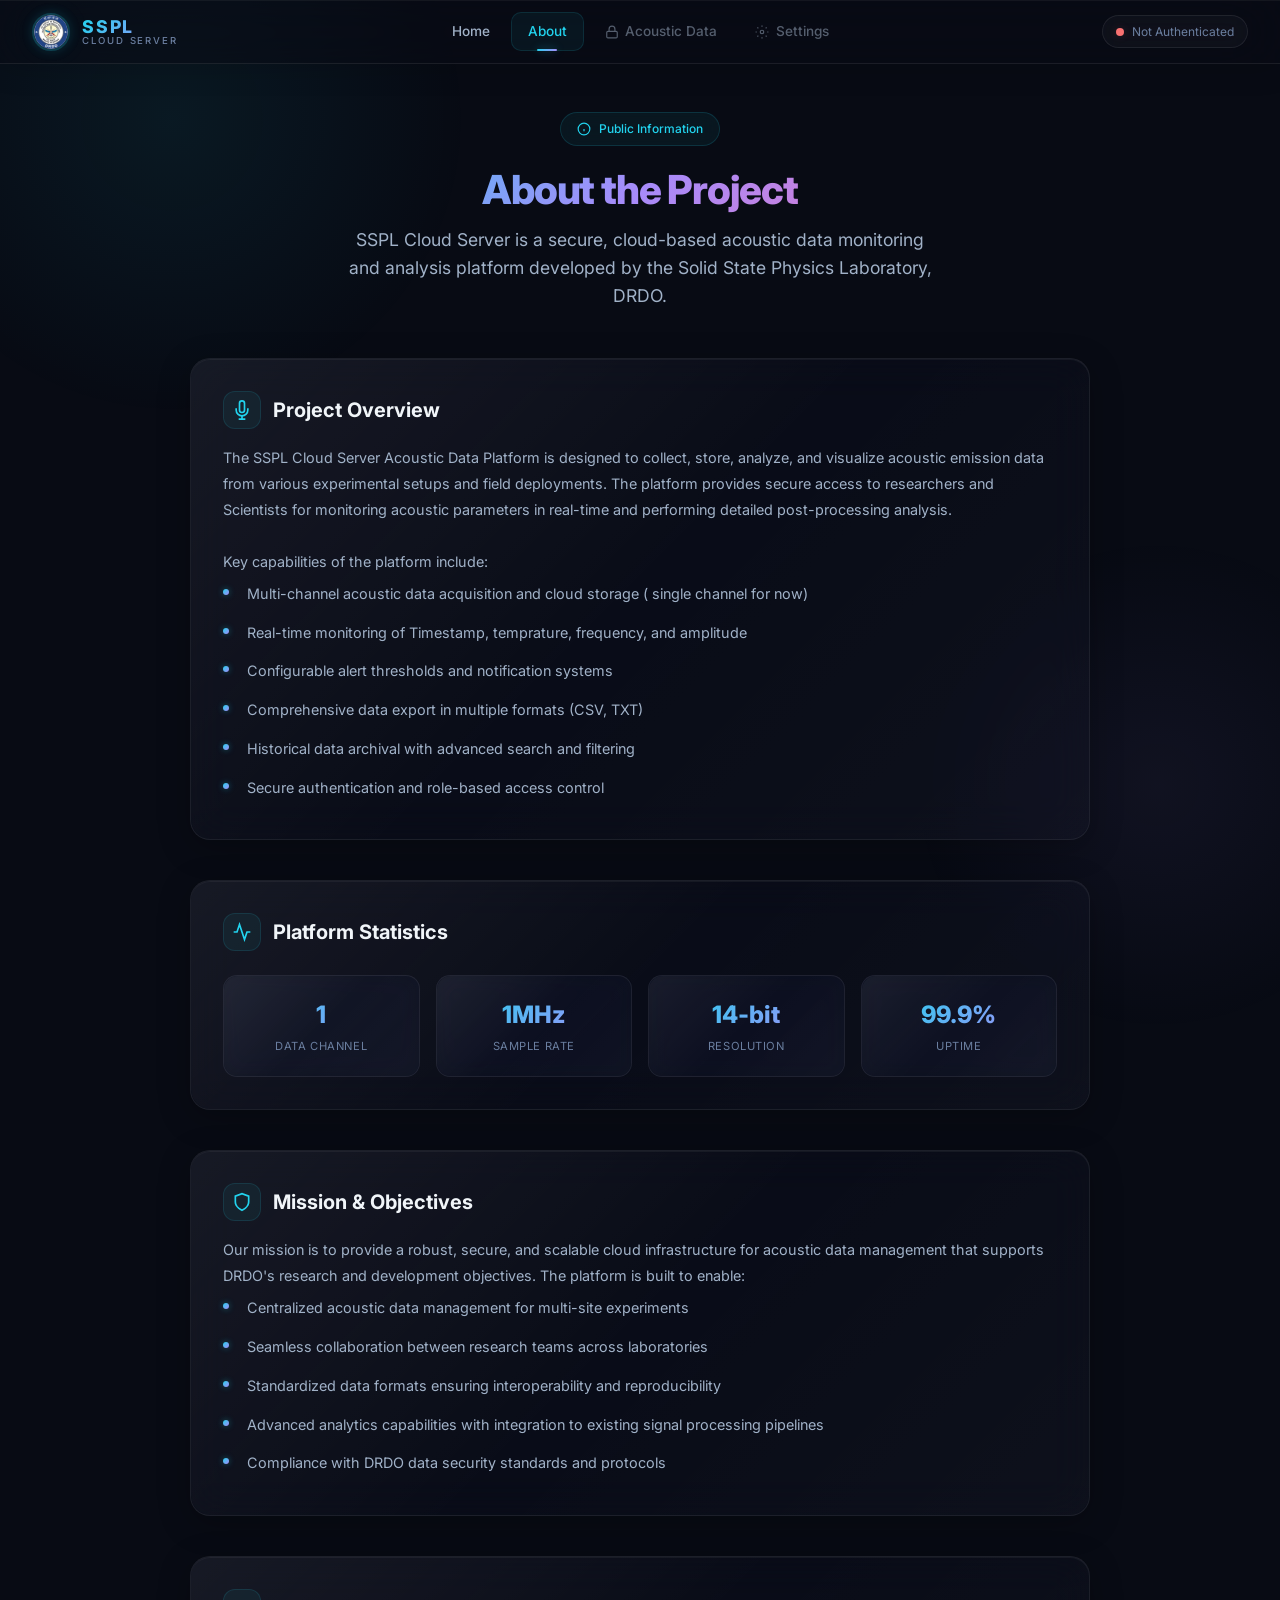
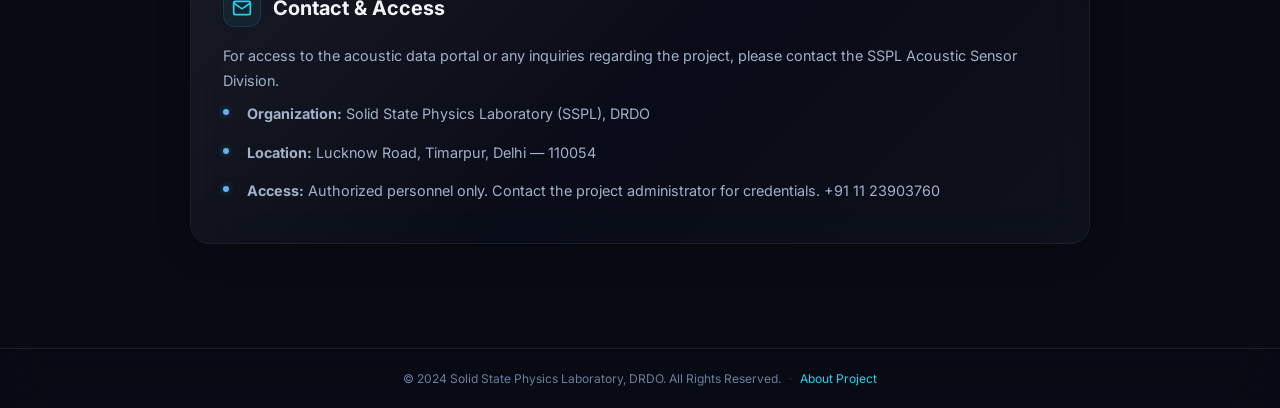
==== commit a2eb01b2: "Add files via upload" ====
--- a/about.html
+++ b/about.html
@@ -1,15 +1,20 @@
 <!DOCTYPE html>
 <html lang="en">
+
 <head>
     <meta charset="UTF-8">
     <meta name="viewport" content="width=device-width, initial-scale=1.0">
     <title>About — SSPL Cloud Server</title>
-    <meta name="description" content="Learn about the SSPL Cloud Server Acoustic Data Platform by Solid State Physics Laboratory (DRDO). Project overview, mission, and team information.">
+    <meta name="description"
+        content="Learn about the SSPL Cloud Server Acoustic Data Platform by Solid State Physics Laboratory (DRDO). Project overview, mission, and team information.">
     <link rel="preconnect" href="https://fonts.googleapis.com">
     <link rel="preconnect" href="https://fonts.gstatic.com" crossorigin>
-    <link href="https://fonts.googleapis.com/css2?family=Inter:wght@300;400;500;600;700;800&family=JetBrains+Mono:wght@400;500&display=swap" rel="stylesheet">
+    <link
+        href="https://fonts.googleapis.com/css2?family=Inter:wght@300;400;500;600;700;800&family=JetBrains+Mono:wght@400;500&display=swap"
+        rel="stylesheet">
     <link rel="stylesheet" href="styles.css">
 </head>
+
 <body>
     <canvas id="particleCanvas"></canvas>
 
@@ -17,7 +22,8 @@
     <nav class="navbar" id="navbar">
         <div class="nav-brand">
             <div class="brand-icon">
-                <img src="logo.webp" alt="DRDO Logo" width="38" height="38" style="border-radius:50%; object-fit:cover;">
+                <img src="logo.webp" alt="DRDO Logo" width="38" height="38"
+                    style="border-radius:50%; object-fit:cover;">
             </div>
             <div class="brand-text">
                 <span class="brand-name">SSPL</span>
@@ -28,11 +34,18 @@
             <a href="index.html" class="nav-link" id="nav-home">Home</a>
             <a href="about.html" class="nav-link active" id="nav-about">About</a>
             <a href="#" class="nav-link locked" id="nav-data" onclick="checkAuth('data.html')">
-                <svg width="14" height="14" viewBox="0 0 24 24" fill="none" stroke="currentColor" stroke-width="2"><rect x="3" y="11" width="18" height="11" rx="2"/><path d="M7 11V7a5 5 0 0110 0v4"/></svg>
+                <svg width="14" height="14" viewBox="0 0 24 24" fill="none" stroke="currentColor" stroke-width="2">
+                    <rect x="3" y="11" width="18" height="11" rx="2" />
+                    <path d="M7 11V7a5 5 0 0110 0v4" />
+                </svg>
                 Acoustic Data
             </a>
             <a href="#" class="nav-link locked" id="nav-settings" onclick="checkAuth('settings.html')">
-                <svg width="14" height="14" viewBox="0 0 24 24" fill="none" stroke="currentColor" stroke-width="2"><circle cx="12" cy="12" r="3"/><path d="M12 1v2M12 21v2M4.22 4.22l1.42 1.42M18.36 18.36l1.42 1.42M1 12h2M21 12h2M4.22 19.78l1.42-1.42M18.36 5.64l1.42-1.42"/></svg>
+                <svg width="14" height="14" viewBox="0 0 24 24" fill="none" stroke="currentColor" stroke-width="2">
+                    <circle cx="12" cy="12" r="3" />
+                    <path
+                        d="M12 1v2M12 21v2M4.22 4.22l1.42 1.42M18.36 18.36l1.42 1.42M1 12h2M21 12h2M4.22 19.78l1.42-1.42M18.36 5.64l1.42-1.42" />
+                </svg>
                 Settings
             </a>
         </div>
@@ -49,14 +62,15 @@
             <div class="page-hero">
                 <div class="page-hero-badge">
                     <svg width="14" height="14" viewBox="0 0 24 24" fill="none" stroke="currentColor" stroke-width="2">
-                        <circle cx="12" cy="12" r="10"/>
-                        <line x1="12" y1="16" x2="12" y2="12"/>
-                        <line x1="12" y1="8" x2="12.01" y2="8"/>
+                        <circle cx="12" cy="12" r="10" />
+                        <line x1="12" y1="16" x2="12" y2="12" />
+                        <line x1="12" y1="8" x2="12.01" y2="8" />
                     </svg>
                     Public Information
                 </div>
                 <h1>About the Project</h1>
-                <p>SSPL Cloud Server is a secure, cloud-based acoustic data monitoring and analysis platform developed by the Solid State Physics Laboratory, DRDO.</p>
+                <p>SSPL Cloud Server is a secure, cloud-based acoustic data monitoring and analysis platform developed
+                    by the Solid State Physics Laboratory, DRDO.</p>
             </div>
 
             <!-- Project Overview -->
@@ -64,23 +78,27 @@
                 <div class="content-card">
                     <h2>
                         <span class="section-icon">
-                            <svg width="20" height="20" viewBox="0 0 24 24" fill="none" stroke="currentColor" stroke-width="2">
-                                <path d="M12 1a3 3 0 00-3 3v8a3 3 0 006 0V4a3 3 0 00-3-3z"/>
-                                <path d="M19 10v2a7 7 0 01-14 0v-2"/>
-                                <line x1="12" y1="19" x2="12" y2="23"/>
-                                <line x1="8" y1="23" x2="16" y2="23"/>
+                            <svg width="20" height="20" viewBox="0 0 24 24" fill="none" stroke="currentColor"
+                                stroke-width="2">
+                                <path d="M12 1a3 3 0 00-3 3v8a3 3 0 006 0V4a3 3 0 00-3-3z" />
+                                <path d="M19 10v2a7 7 0 01-14 0v-2" />
+                                <line x1="12" y1="19" x2="12" y2="23" />
+                                <line x1="8" y1="23" x2="16" y2="23" />
                             </svg>
                         </span>
                         Project Overview
                     </h2>
-                    <p>The SSPL Cloud Server Acoustic Data Platform is designed to collect, store, analyze, and visualize acoustic measurement data from various experimental setups and field deployments. The platform provides secure access to researchers and engineers for monitoring acoustic parameters in real-time and performing detailed post-processing analysis.</p>
+                    <p>The SSPL Cloud Server Acoustic Data Platform is designed to collect, store, analyze, and
+                        visualize acoustic emission data from various experimental setups and field deployments. The
+                        platform provides secure access to researchers and Scientists for monitoring acoustic parameters
+                        in real-time and performing detailed post-processing analysis.</p>
                     <br>
                     <p>Key capabilities of the platform include:</p>
                     <ul>
-                        <li>Multi-channel acoustic data acquisition and cloud storage</li>
-                        <li>Real-time monitoring of Sound Pressure Level (SPL), frequency, and amplitude</li>
+                        <li>Multi-channel acoustic data acquisition and cloud storage ( single channel for now)</li>
+                        <li>Real-time monitoring of Timestamp, temprature, frequency, and amplitude</li>
                         <li>Configurable alert thresholds and notification systems</li>
-                        <li>Comprehensive data export in multiple formats (CSV, JSON, MATLAB)</li>
+                        <li>Comprehensive data export in multiple formats (CSV, TXT)</li>
                         <li>Historical data archival with advanced search and filtering</li>
                         <li>Secure authentication and role-based access control</li>
                     </ul>
@@ -92,23 +110,24 @@
                 <div class="content-card">
                     <h2>
                         <span class="section-icon">
-                            <svg width="20" height="20" viewBox="0 0 24 24" fill="none" stroke="currentColor" stroke-width="2">
-                                <polyline points="22 12 18 12 15 21 9 3 6 12 2 12"/>
+                            <svg width="20" height="20" viewBox="0 0 24 24" fill="none" stroke="currentColor"
+                                stroke-width="2">
+                                <polyline points="22 12 18 12 15 21 9 3 6 12 2 12" />
                             </svg>
                         </span>
                         Platform Statistics
                     </h2>
                     <div class="stats-grid">
                         <div class="stat-item">
-                            <div class="stat-value">4</div>
-                            <div class="stat-label">Data Channels</div>
-                        </div>
-                        <div class="stat-item">
-                            <div class="stat-value">48kHz</div>
+                            <div class="stat-value">1</div>
+                            <div class="stat-label">Data Channel</div>
+                        </div>
+                        <div class="stat-item">
+                            <div class="stat-value">1MHz</div>
                             <div class="stat-label">Sample Rate</div>
                         </div>
                         <div class="stat-item">
-                            <div class="stat-value">24-bit</div>
+                            <div class="stat-value">14-bit</div>
                             <div class="stat-label">Resolution</div>
                         </div>
                         <div class="stat-item">
@@ -124,64 +143,47 @@
                 <div class="content-card">
                     <h2>
                         <span class="section-icon">
-                            <svg width="20" height="20" viewBox="0 0 24 24" fill="none" stroke="currentColor" stroke-width="2">
-                                <path d="M12 22s8-4 8-10V5l-8-3-8 3v7c0 6 8 10 8 10z"/>
+                            <svg width="20" height="20" viewBox="0 0 24 24" fill="none" stroke="currentColor"
+                                stroke-width="2">
+                                <path d="M12 22s8-4 8-10V5l-8-3-8 3v7c0 6 8 10 8 10z" />
                             </svg>
                         </span>
                         Mission & Objectives
                     </h2>
-                    <p>Our mission is to provide a robust, secure, and scalable cloud infrastructure for acoustic data management that supports DRDO's research and development objectives. The platform is built to enable:</p>
+                    <p>Our mission is to provide a robust, secure, and scalable cloud infrastructure for acoustic data
+                        management that supports DRDO's research and development objectives. The platform is built to
+                        enable:</p>
                     <ul>
                         <li>Centralized acoustic data management for multi-site experiments</li>
                         <li>Seamless collaboration between research teams across laboratories</li>
                         <li>Standardized data formats ensuring interoperability and reproducibility</li>
-                        <li>Advanced analytics capabilities with integration to existing signal processing pipelines</li>
+                        <li>Advanced analytics capabilities with integration to existing signal processing pipelines
+                        </li>
                         <li>Compliance with DRDO data security standards and protocols</li>
                     </ul>
                 </div>
             </div>
 
-            <!-- Technology Stack -->
-            <div class="content-section">
-                <div class="content-card">
-                    <h2>
-                        <span class="section-icon">
-                            <svg width="20" height="20" viewBox="0 0 24 24" fill="none" stroke="currentColor" stroke-width="2">
-                                <path d="M21 16V8a2 2 0 00-1-1.73l-7-4a2 2 0 00-2 0l-7 4A2 2 0 003 8v8a2 2 0 001 1.73l7 4a2 2 0 002 0l7-4A2 2 0 0021 16z"/>
-                                <polyline points="3.27 6.96 12 12.01 20.73 6.96"/>
-                                <line x1="12" y1="22.08" x2="12" y2="12"/>
-                            </svg>
-                        </span>
-                        Technology Stack
-                    </h2>
-                    <p>The SSPL Cloud Server is built on modern, industry-standard technologies:</p>
-                    <ul>
-                        <li><strong>Data Acquisition:</strong> NI DAQ / custom ADC hardware with 4-channel simultaneous sampling</li>
-                        <li><strong>Signal Processing:</strong> Python-based analysis pipeline with NumPy, SciPy, and custom DSP modules</li>
-                        <li><strong>Cloud Infrastructure:</strong> Secure hosted environment with automated backup and disaster recovery</li>
-                        <li><strong>Frontend:</strong> Responsive web interface with real-time data visualization</li>
-                        <li><strong>Data Storage:</strong> Structured database with time-series optimization for acoustic measurements</li>
-                    </ul>
-                </div>
-            </div>
-
             <!-- Contact -->
             <div class="content-section">
                 <div class="content-card">
                     <h2>
                         <span class="section-icon">
-                            <svg width="20" height="20" viewBox="0 0 24 24" fill="none" stroke="currentColor" stroke-width="2">
-                                <path d="M4 4h16c1.1 0 2 .9 2 2v12c0 1.1-.9 2-2 2H4c-1.1 0-2-.9-2-2V6c0-1.1.9-2 2-2z"/>
-                                <polyline points="22,6 12,13 2,6"/>
+                            <svg width="20" height="20" viewBox="0 0 24 24" fill="none" stroke="currentColor"
+                                stroke-width="2">
+                                <path d="M4 4h16c1.1 0 2 .9 2 2v12c0 1.1-.9 2-2 2H4c-1.1 0-2-.9-2-2V6c0-1.1.9-2 2-2z" />
+                                <polyline points="22,6 12,13 2,6" />
                             </svg>
                         </span>
                         Contact & Access
                     </h2>
-                    <p>For access to the acoustic data portal or any inquiries regarding the project, please contact the SSPL Cloud Server administration team.</p>
+                    <p>For access to the acoustic data portal or any inquiries regarding the project, please contact the
+                        SSPL Acoustic Sensor Division.</p>
                     <ul>
                         <li><strong>Organization:</strong> Solid State Physics Laboratory (SSPL), DRDO</li>
                         <li><strong>Location:</strong> Lucknow Road, Timarpur, Delhi — 110054</li>
-                        <li><strong>Access:</strong> Authorized personnel only. Contact the project administrator for credentials.</li>
+                        <li><strong>Access:</strong> Authorized personnel only. Contact the project administrator for
+                            credentials. +91 11 23903760</li>
                     </ul>
                 </div>
             </div>
@@ -224,4 +226,5 @@
         });
     </script>
 </body>
-</html>
+
+</html>
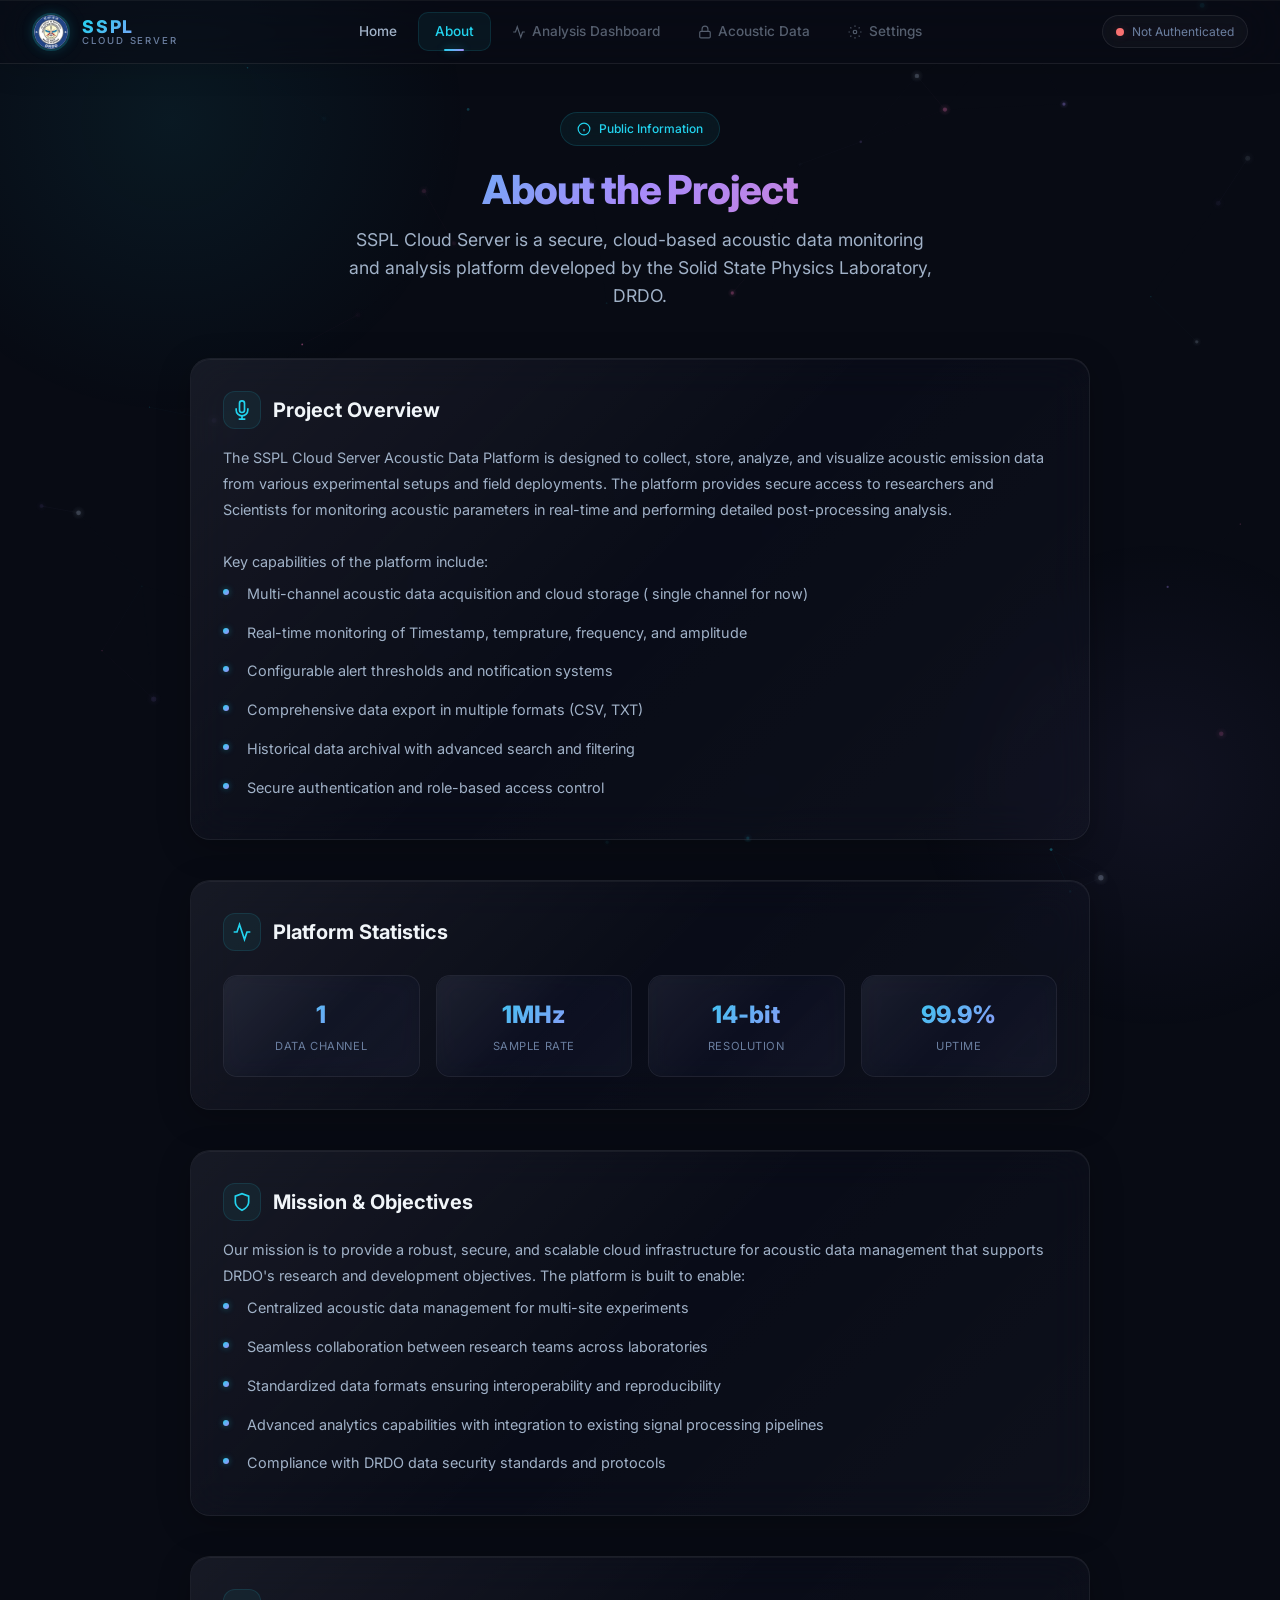
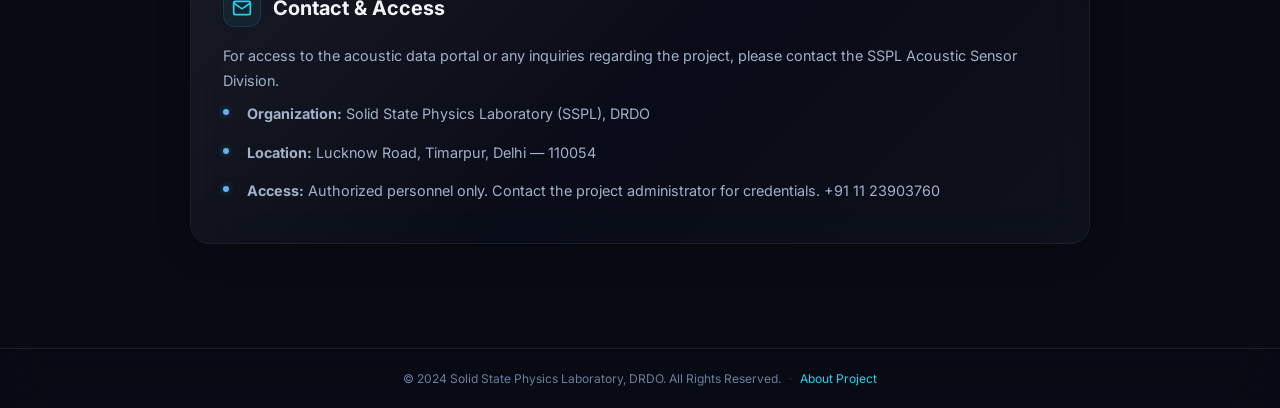
==== commit 3fba19f3: "Add files via upload" ====
--- a/about.html
+++ b/about.html
@@ -33,6 +33,10 @@
         <div class="nav-links">
             <a href="index.html" class="nav-link" id="nav-home">Home</a>
             <a href="about.html" class="nav-link active" id="nav-about">About</a>
+            <a href="#" class="nav-link locked" id="nav-analysis" onclick="checkAuth('analysis.html')">
+                <svg width="14" height="14" viewBox="0 0 24 24" fill="none" stroke="currentColor" stroke-width="2"><polyline points="22 12 18 12 15 21 9 3 6 12 2 12"/></svg>
+                Analysis Dashboard
+            </a>
             <a href="#" class="nav-link locked" id="nav-data" onclick="checkAuth('data.html')">
                 <svg width="14" height="14" viewBox="0 0 24 24" fill="none" stroke="currentColor" stroke-width="2">
                     <rect x="3" y="11" width="18" height="11" rx="2" />
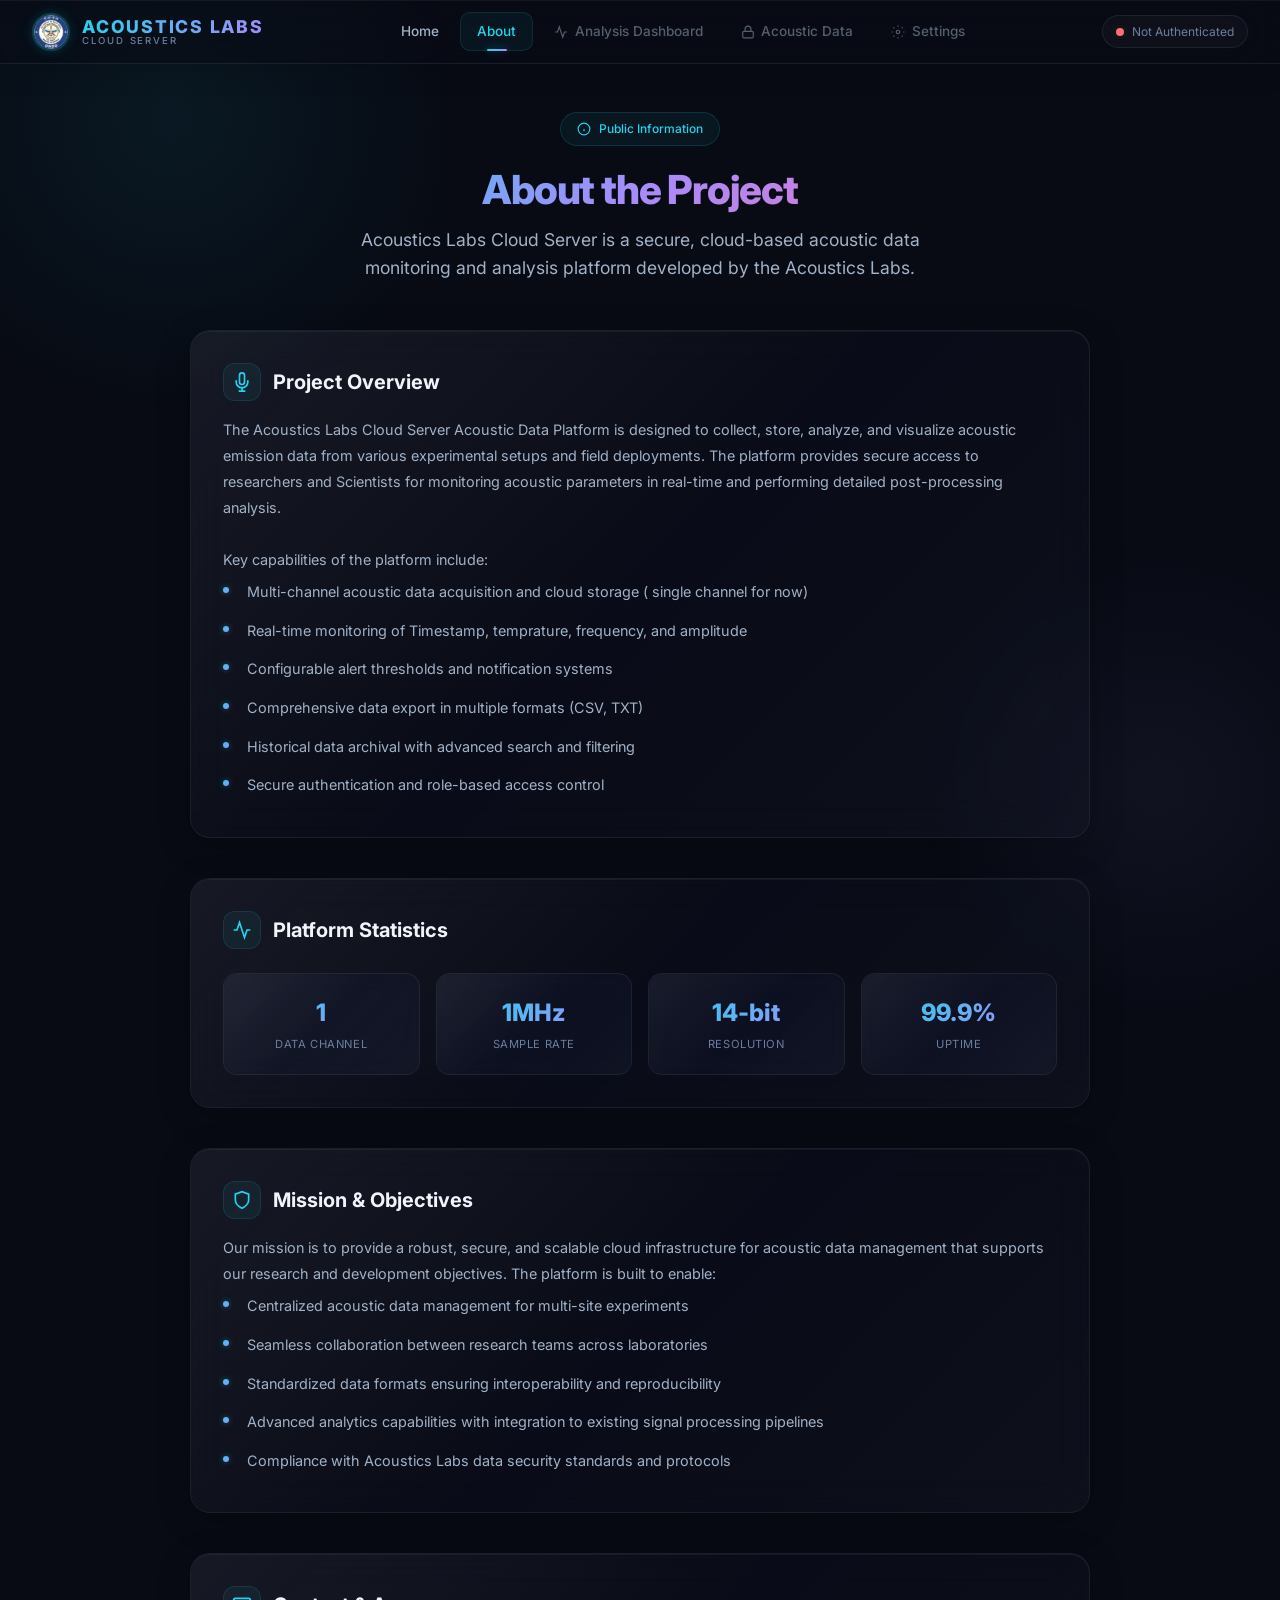
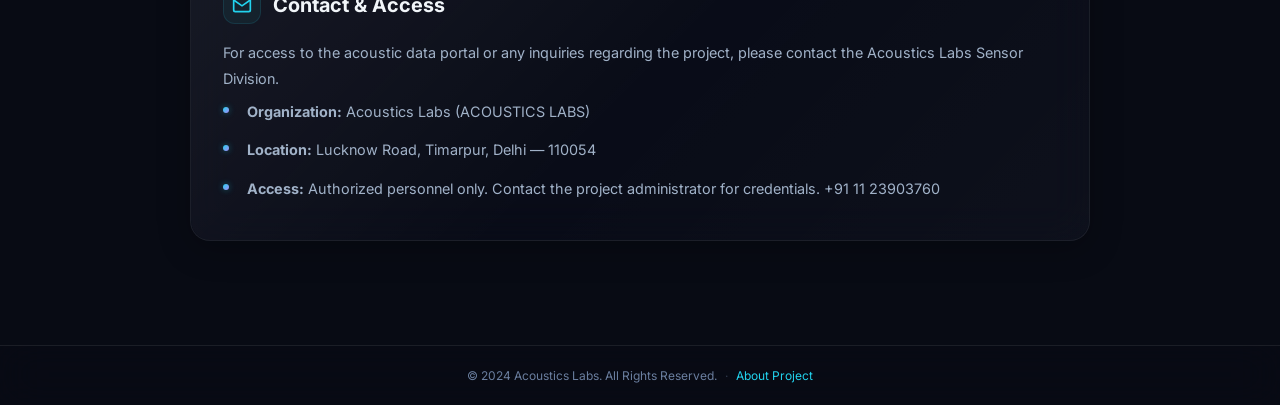
==== commit 4d666a5d: "Add files via upload" ====
--- a/about.html
+++ b/about.html
@@ -1,234 +1,234 @@
-<!DOCTYPE html>
-<html lang="en">
-
-<head>
-    <meta charset="UTF-8">
-    <meta name="viewport" content="width=device-width, initial-scale=1.0">
-    <title>About — SSPL Cloud Server</title>
-    <meta name="description"
-        content="Learn about the SSPL Cloud Server Acoustic Data Platform by Solid State Physics Laboratory (DRDO). Project overview, mission, and team information.">
-    <link rel="preconnect" href="https://fonts.googleapis.com">
-    <link rel="preconnect" href="https://fonts.gstatic.com" crossorigin>
-    <link
-        href="https://fonts.googleapis.com/css2?family=Inter:wght@300;400;500;600;700;800&family=JetBrains+Mono:wght@400;500&display=swap"
-        rel="stylesheet">
-    <link rel="stylesheet" href="styles.css">
-</head>
-
-<body>
-    <canvas id="particleCanvas"></canvas>
-
-    <!-- Navigation Bar -->
-    <nav class="navbar" id="navbar">
-        <div class="nav-brand">
-            <div class="brand-icon">
-                <img src="logo.webp" alt="DRDO Logo" width="38" height="38"
-                    style="border-radius:50%; object-fit:cover;">
-            </div>
-            <div class="brand-text">
-                <span class="brand-name">SSPL</span>
-                <span class="brand-sub">CLOUD SERVER</span>
-            </div>
-        </div>
-        <div class="nav-links">
-            <a href="index.html" class="nav-link" id="nav-home">Home</a>
-            <a href="about.html" class="nav-link active" id="nav-about">About</a>
-            <a href="#" class="nav-link locked" id="nav-analysis" onclick="checkAuth('analysis.html')">
-                <svg width="14" height="14" viewBox="0 0 24 24" fill="none" stroke="currentColor" stroke-width="2"><polyline points="22 12 18 12 15 21 9 3 6 12 2 12"/></svg>
-                Analysis Dashboard
-            </a>
-            <a href="#" class="nav-link locked" id="nav-data" onclick="checkAuth('data.html')">
-                <svg width="14" height="14" viewBox="0 0 24 24" fill="none" stroke="currentColor" stroke-width="2">
-                    <rect x="3" y="11" width="18" height="11" rx="2" />
-                    <path d="M7 11V7a5 5 0 0110 0v4" />
-                </svg>
-                Acoustic Data
-            </a>
-            <a href="#" class="nav-link locked" id="nav-settings" onclick="checkAuth('settings.html')">
-                <svg width="14" height="14" viewBox="0 0 24 24" fill="none" stroke="currentColor" stroke-width="2">
-                    <circle cx="12" cy="12" r="3" />
-                    <path
-                        d="M12 1v2M12 21v2M4.22 4.22l1.42 1.42M18.36 18.36l1.42 1.42M1 12h2M21 12h2M4.22 19.78l1.42-1.42M18.36 5.64l1.42-1.42" />
-                </svg>
-                Settings
-            </a>
-        </div>
-        <div class="nav-status" id="navStatus">
-            <span class="status-dot offline"></span>
-            <span class="status-text">Not Authenticated</span>
-        </div>
-    </nav>
-
-    <!-- About Content -->
-    <main class="page-container">
-        <div class="page-content">
-            <!-- Hero -->
-            <div class="page-hero">
-                <div class="page-hero-badge">
-                    <svg width="14" height="14" viewBox="0 0 24 24" fill="none" stroke="currentColor" stroke-width="2">
-                        <circle cx="12" cy="12" r="10" />
-                        <line x1="12" y1="16" x2="12" y2="12" />
-                        <line x1="12" y1="8" x2="12.01" y2="8" />
-                    </svg>
-                    Public Information
-                </div>
-                <h1>About the Project</h1>
-                <p>SSPL Cloud Server is a secure, cloud-based acoustic data monitoring and analysis platform developed
-                    by the Solid State Physics Laboratory, DRDO.</p>
-            </div>
-
-            <!-- Project Overview -->
-            <div class="content-section">
-                <div class="content-card">
-                    <h2>
-                        <span class="section-icon">
-                            <svg width="20" height="20" viewBox="0 0 24 24" fill="none" stroke="currentColor"
-                                stroke-width="2">
-                                <path d="M12 1a3 3 0 00-3 3v8a3 3 0 006 0V4a3 3 0 00-3-3z" />
-                                <path d="M19 10v2a7 7 0 01-14 0v-2" />
-                                <line x1="12" y1="19" x2="12" y2="23" />
-                                <line x1="8" y1="23" x2="16" y2="23" />
-                            </svg>
-                        </span>
-                        Project Overview
-                    </h2>
-                    <p>The SSPL Cloud Server Acoustic Data Platform is designed to collect, store, analyze, and
-                        visualize acoustic emission data from various experimental setups and field deployments. The
-                        platform provides secure access to researchers and Scientists for monitoring acoustic parameters
-                        in real-time and performing detailed post-processing analysis.</p>
-                    <br>
-                    <p>Key capabilities of the platform include:</p>
-                    <ul>
-                        <li>Multi-channel acoustic data acquisition and cloud storage ( single channel for now)</li>
-                        <li>Real-time monitoring of Timestamp, temprature, frequency, and amplitude</li>
-                        <li>Configurable alert thresholds and notification systems</li>
-                        <li>Comprehensive data export in multiple formats (CSV, TXT)</li>
-                        <li>Historical data archival with advanced search and filtering</li>
-                        <li>Secure authentication and role-based access control</li>
-                    </ul>
-                </div>
-            </div>
-
-            <!-- Platform Statistics -->
-            <div class="content-section">
-                <div class="content-card">
-                    <h2>
-                        <span class="section-icon">
-                            <svg width="20" height="20" viewBox="0 0 24 24" fill="none" stroke="currentColor"
-                                stroke-width="2">
-                                <polyline points="22 12 18 12 15 21 9 3 6 12 2 12" />
-                            </svg>
-                        </span>
-                        Platform Statistics
-                    </h2>
-                    <div class="stats-grid">
-                        <div class="stat-item">
-                            <div class="stat-value">1</div>
-                            <div class="stat-label">Data Channel</div>
-                        </div>
-                        <div class="stat-item">
-                            <div class="stat-value">1MHz</div>
-                            <div class="stat-label">Sample Rate</div>
-                        </div>
-                        <div class="stat-item">
-                            <div class="stat-value">14-bit</div>
-                            <div class="stat-label">Resolution</div>
-                        </div>
-                        <div class="stat-item">
-                            <div class="stat-value">99.9%</div>
-                            <div class="stat-label">Uptime</div>
-                        </div>
-                    </div>
-                </div>
-            </div>
-
-            <!-- Mission -->
-            <div class="content-section">
-                <div class="content-card">
-                    <h2>
-                        <span class="section-icon">
-                            <svg width="20" height="20" viewBox="0 0 24 24" fill="none" stroke="currentColor"
-                                stroke-width="2">
-                                <path d="M12 22s8-4 8-10V5l-8-3-8 3v7c0 6 8 10 8 10z" />
-                            </svg>
-                        </span>
-                        Mission & Objectives
-                    </h2>
-                    <p>Our mission is to provide a robust, secure, and scalable cloud infrastructure for acoustic data
-                        management that supports DRDO's research and development objectives. The platform is built to
-                        enable:</p>
-                    <ul>
-                        <li>Centralized acoustic data management for multi-site experiments</li>
-                        <li>Seamless collaboration between research teams across laboratories</li>
-                        <li>Standardized data formats ensuring interoperability and reproducibility</li>
-                        <li>Advanced analytics capabilities with integration to existing signal processing pipelines
-                        </li>
-                        <li>Compliance with DRDO data security standards and protocols</li>
-                    </ul>
-                </div>
-            </div>
-
-            <!-- Contact -->
-            <div class="content-section">
-                <div class="content-card">
-                    <h2>
-                        <span class="section-icon">
-                            <svg width="20" height="20" viewBox="0 0 24 24" fill="none" stroke="currentColor"
-                                stroke-width="2">
-                                <path d="M4 4h16c1.1 0 2 .9 2 2v12c0 1.1-.9 2-2 2H4c-1.1 0-2-.9-2-2V6c0-1.1.9-2 2-2z" />
-                                <polyline points="22,6 12,13 2,6" />
-                            </svg>
-                        </span>
-                        Contact & Access
-                    </h2>
-                    <p>For access to the acoustic data portal or any inquiries regarding the project, please contact the
-                        SSPL Acoustic Sensor Division.</p>
-                    <ul>
-                        <li><strong>Organization:</strong> Solid State Physics Laboratory (SSPL), DRDO</li>
-                        <li><strong>Location:</strong> Lucknow Road, Timarpur, Delhi — 110054</li>
-                        <li><strong>Access:</strong> Authorized personnel only. Contact the project administrator for
-                            credentials. +91 11 23903760</li>
-                    </ul>
-                </div>
-            </div>
-        </div>
-    </main>
-
-    <!-- Footer -->
-    <footer class="footer">
-        <div class="footer-content">
-            <span>© 2024 Solid State Physics Laboratory, DRDO. All Rights Reserved.</span>
-            <span class="footer-sep">·</span>
-            <a href="about.html" class="footer-link">About Project</a>
-        </div>
-    </footer>
-
-    <script src="auth.js"></script>
-    <script src="particles.js"></script>
-    <script>
-        document.addEventListener('DOMContentLoaded', () => {
-            if (isAuthenticated()) {
-                updateNavStatus(true);
-            }
-
-            // Animate content cards on scroll
-            const observer = new IntersectionObserver((entries) => {
-                entries.forEach(entry => {
-                    if (entry.isIntersecting) {
-                        entry.target.style.opacity = '1';
-                        entry.target.style.transform = 'translateY(0)';
-                    }
-                });
-            }, { threshold: 0.1 });
-
-            document.querySelectorAll('.content-card').forEach(card => {
-                card.style.opacity = '0';
-                card.style.transform = 'translateY(20px)';
-                card.style.transition = 'all 0.6s cubic-bezier(0.16, 1, 0.3, 1)';
-                observer.observe(card);
-            });
-        });
-    </script>
-</body>
-
+<!DOCTYPE html>
+<html lang="en">
+
+<head>
+    <meta charset="UTF-8">
+    <meta name="viewport" content="width=device-width, initial-scale=1.0">
+    <title>About — Acoustics Labs Cloud Server</title>
+    <meta name="description"
+        content="Learn about the Acoustics Labs Cloud Server Acoustic Data Platform by Acoustics Labs. Project overview, mission, and team information.">
+    <link rel="preconnect" href="https://fonts.googleapis.com">
+    <link rel="preconnect" href="https://fonts.gstatic.com" crossorigin>
+    <link
+        href="https://fonts.googleapis.com/css2?family=Inter:wght@300;400;500;600;700;800&family=JetBrains+Mono:wght@400;500&display=swap"
+        rel="stylesheet">
+    <link rel="stylesheet" href="styles.css">
+</head>
+
+<body>
+    <canvas id="particleCanvas"></canvas>
+
+    <!-- Navigation Bar -->
+    <nav class="navbar" id="navbar">
+        <div class="nav-brand">
+            <div class="brand-icon">
+                <img src="logo.webp" alt="Acoustics Labs Logo" width="38" height="38"
+                    style="border-radius:50%; object-fit:cover;">
+            </div>
+            <div class="brand-text">
+                <span class="brand-name">ACOUSTICS LABS</span>
+                <span class="brand-sub">CLOUD SERVER</span>
+            </div>
+        </div>
+        <div class="nav-links">
+            <a href="index.html" class="nav-link" id="nav-home">Home</a>
+            <a href="about.html" class="nav-link active" id="nav-about">About</a>
+            <a href="#" class="nav-link locked" id="nav-analysis" onclick="checkAuth('analysis.html')">
+                <svg width="14" height="14" viewBox="0 0 24 24" fill="none" stroke="currentColor" stroke-width="2"><polyline points="22 12 18 12 15 21 9 3 6 12 2 12"/></svg>
+                Analysis Dashboard
+            </a>
+            <a href="#" class="nav-link locked" id="nav-data" onclick="checkAuth('data.html')">
+                <svg width="14" height="14" viewBox="0 0 24 24" fill="none" stroke="currentColor" stroke-width="2">
+                    <rect x="3" y="11" width="18" height="11" rx="2" />
+                    <path d="M7 11V7a5 5 0 0110 0v4" />
+                </svg>
+                Acoustic Data
+            </a>
+            <a href="#" class="nav-link locked" id="nav-settings" onclick="checkAuth('settings.html')">
+                <svg width="14" height="14" viewBox="0 0 24 24" fill="none" stroke="currentColor" stroke-width="2">
+                    <circle cx="12" cy="12" r="3" />
+                    <path
+                        d="M12 1v2M12 21v2M4.22 4.22l1.42 1.42M18.36 18.36l1.42 1.42M1 12h2M21 12h2M4.22 19.78l1.42-1.42M18.36 5.64l1.42-1.42" />
+                </svg>
+                Settings
+            </a>
+        </div>
+        <div class="nav-status" id="navStatus">
+            <span class="status-dot offline"></span>
+            <span class="status-text">Not Authenticated</span>
+        </div>
+    </nav>
+
+    <!-- About Content -->
+    <main class="page-container">
+        <div class="page-content">
+            <!-- Hero -->
+            <div class="page-hero">
+                <div class="page-hero-badge">
+                    <svg width="14" height="14" viewBox="0 0 24 24" fill="none" stroke="currentColor" stroke-width="2">
+                        <circle cx="12" cy="12" r="10" />
+                        <line x1="12" y1="16" x2="12" y2="12" />
+                        <line x1="12" y1="8" x2="12.01" y2="8" />
+                    </svg>
+                    Public Information
+                </div>
+                <h1>About the Project</h1>
+                <p>Acoustics Labs Cloud Server is a secure, cloud-based acoustic data monitoring and analysis platform developed
+                    by the Acoustics Labs.</p>
+            </div>
+
+            <!-- Project Overview -->
+            <div class="content-section">
+                <div class="content-card">
+                    <h2>
+                        <span class="section-icon">
+                            <svg width="20" height="20" viewBox="0 0 24 24" fill="none" stroke="currentColor"
+                                stroke-width="2">
+                                <path d="M12 1a3 3 0 00-3 3v8a3 3 0 006 0V4a3 3 0 00-3-3z" />
+                                <path d="M19 10v2a7 7 0 01-14 0v-2" />
+                                <line x1="12" y1="19" x2="12" y2="23" />
+                                <line x1="8" y1="23" x2="16" y2="23" />
+                            </svg>
+                        </span>
+                        Project Overview
+                    </h2>
+                    <p>The Acoustics Labs Cloud Server Acoustic Data Platform is designed to collect, store, analyze, and
+                        visualize acoustic emission data from various experimental setups and field deployments. The
+                        platform provides secure access to researchers and Scientists for monitoring acoustic parameters
+                        in real-time and performing detailed post-processing analysis.</p>
+                    <br>
+                    <p>Key capabilities of the platform include:</p>
+                    <ul>
+                        <li>Multi-channel acoustic data acquisition and cloud storage ( single channel for now)</li>
+                        <li>Real-time monitoring of Timestamp, temprature, frequency, and amplitude</li>
+                        <li>Configurable alert thresholds and notification systems</li>
+                        <li>Comprehensive data export in multiple formats (CSV, TXT)</li>
+                        <li>Historical data archival with advanced search and filtering</li>
+                        <li>Secure authentication and role-based access control</li>
+                    </ul>
+                </div>
+            </div>
+
+            <!-- Platform Statistics -->
+            <div class="content-section">
+                <div class="content-card">
+                    <h2>
+                        <span class="section-icon">
+                            <svg width="20" height="20" viewBox="0 0 24 24" fill="none" stroke="currentColor"
+                                stroke-width="2">
+                                <polyline points="22 12 18 12 15 21 9 3 6 12 2 12" />
+                            </svg>
+                        </span>
+                        Platform Statistics
+                    </h2>
+                    <div class="stats-grid">
+                        <div class="stat-item">
+                            <div class="stat-value">1</div>
+                            <div class="stat-label">Data Channel</div>
+                        </div>
+                        <div class="stat-item">
+                            <div class="stat-value">1MHz</div>
+                            <div class="stat-label">Sample Rate</div>
+                        </div>
+                        <div class="stat-item">
+                            <div class="stat-value">14-bit</div>
+                            <div class="stat-label">Resolution</div>
+                        </div>
+                        <div class="stat-item">
+                            <div class="stat-value">99.9%</div>
+                            <div class="stat-label">Uptime</div>
+                        </div>
+                    </div>
+                </div>
+            </div>
+
+            <!-- Mission -->
+            <div class="content-section">
+                <div class="content-card">
+                    <h2>
+                        <span class="section-icon">
+                            <svg width="20" height="20" viewBox="0 0 24 24" fill="none" stroke="currentColor"
+                                stroke-width="2">
+                                <path d="M12 22s8-4 8-10V5l-8-3-8 3v7c0 6 8 10 8 10z" />
+                            </svg>
+                        </span>
+                        Mission & Objectives
+                    </h2>
+                    <p>Our mission is to provide a robust, secure, and scalable cloud infrastructure for acoustic data
+                        management that supports our research and development objectives. The platform is built to
+                        enable:</p>
+                    <ul>
+                        <li>Centralized acoustic data management for multi-site experiments</li>
+                        <li>Seamless collaboration between research teams across laboratories</li>
+                        <li>Standardized data formats ensuring interoperability and reproducibility</li>
+                        <li>Advanced analytics capabilities with integration to existing signal processing pipelines
+                        </li>
+                        <li>Compliance with Acoustics Labs data security standards and protocols</li>
+                    </ul>
+                </div>
+            </div>
+
+            <!-- Contact -->
+            <div class="content-section">
+                <div class="content-card">
+                    <h2>
+                        <span class="section-icon">
+                            <svg width="20" height="20" viewBox="0 0 24 24" fill="none" stroke="currentColor"
+                                stroke-width="2">
+                                <path d="M4 4h16c1.1 0 2 .9 2 2v12c0 1.1-.9 2-2 2H4c-1.1 0-2-.9-2-2V6c0-1.1.9-2 2-2z" />
+                                <polyline points="22,6 12,13 2,6" />
+                            </svg>
+                        </span>
+                        Contact & Access
+                    </h2>
+                    <p>For access to the acoustic data portal or any inquiries regarding the project, please contact the
+                        Acoustics Labs Sensor Division.</p>
+                    <ul>
+                        <li><strong>Organization:</strong> Acoustics Labs (ACOUSTICS LABS)</li>
+                        <li><strong>Location:</strong> Lucknow Road, Timarpur, Delhi — 110054</li>
+                        <li><strong>Access:</strong> Authorized personnel only. Contact the project administrator for
+                            credentials. +91 11 23903760</li>
+                    </ul>
+                </div>
+            </div>
+        </div>
+    </main>
+
+    <!-- Footer -->
+    <footer class="footer">
+        <div class="footer-content">
+            <span>© 2024 Acoustics Labs. All Rights Reserved.</span>
+            <span class="footer-sep">·</span>
+            <a href="about.html" class="footer-link">About Project</a>
+        </div>
+    </footer>
+
+    <script src="auth.js"></script>
+    <script src="particles.js"></script>
+    <script>
+        document.addEventListener('DOMContentLoaded', () => {
+            if (isAuthenticated()) {
+                updateNavStatus(true);
+            }
+
+            // Animate content cards on scroll
+            const observer = new IntersectionObserver((entries) => {
+                entries.forEach(entry => {
+                    if (entry.isIntersecting) {
+                        entry.target.style.opacity = '1';
+                        entry.target.style.transform = 'translateY(0)';
+                    }
+                });
+            }, { threshold: 0.1 });
+
+            document.querySelectorAll('.content-card').forEach(card => {
+                card.style.opacity = '0';
+                card.style.transform = 'translateY(20px)';
+                card.style.transition = 'all 0.6s cubic-bezier(0.16, 1, 0.3, 1)';
+                observer.observe(card);
+            });
+        });
+    </script>
+</body>
+
 </html>
--- a/styles.css
+++ b/styles.css
@@ -1722,7 +1722,39 @@
     }
 
     .nav-links {
-        display: none;
+        display: flex;
+        position: fixed;
+        bottom: 0;
+        left: 0;
+        width: 100%;
+        background: var(--bg-card);
+        backdrop-filter: blur(var(--glass-blur-heavy));
+        -webkit-backdrop-filter: blur(var(--glass-blur-heavy));
+        border-top: 1px solid var(--border-medium);
+        padding: 0.5rem;
+        justify-content: space-around;
+        z-index: 100;
+        box-shadow: 0 -4px 20px rgba(0,0,0,0.3);
+    }
+
+    .nav-link {
+        flex-direction: column;
+        font-size: 0.7rem;
+        padding: 0.5rem 0.25rem;
+        gap: 0.25rem;
+        border-radius: 8px;
+        text-align: center;
+    }
+    
+    .nav-link svg {
+        width: 20px;
+        height: 20px;
+        margin: 0;
+    }
+
+    /* Pad the bottom of the page content so nothing hides behind the nav */
+    .page-content, .login-container {
+        padding-bottom: 80px;
     }
 
     .login-container {
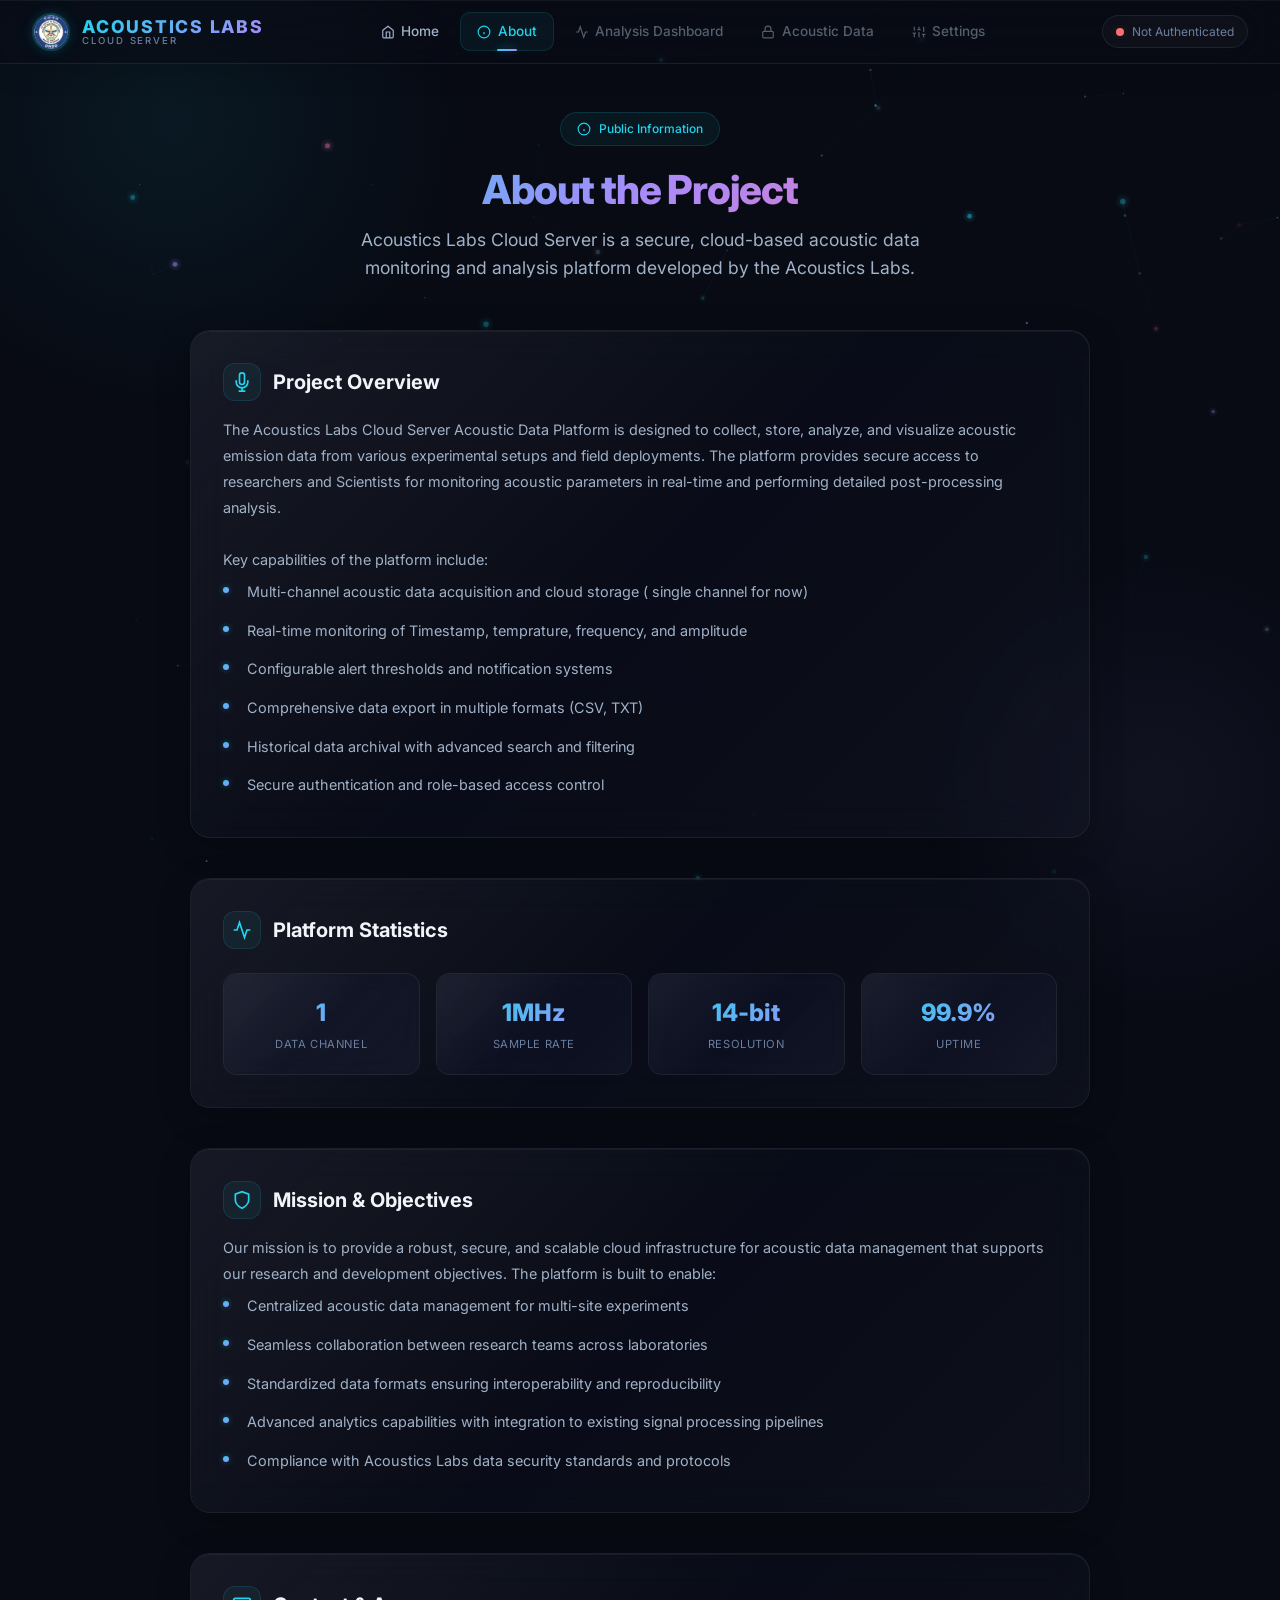
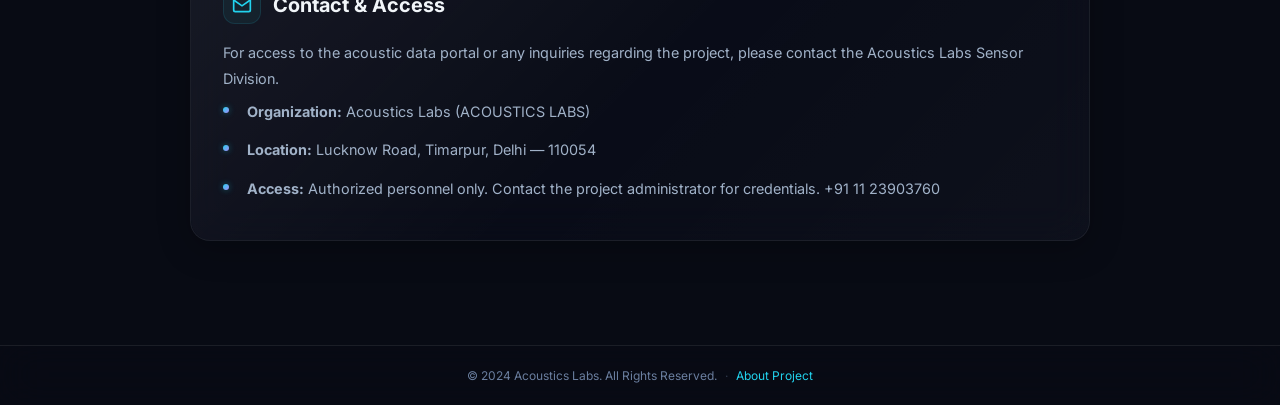
==== commit 3f98a24a: "Add files via upload" ====
--- a/about.html
+++ b/about.html
@@ -31,8 +31,14 @@
             </div>
         </div>
         <div class="nav-links">
-            <a href="index.html" class="nav-link" id="nav-home">Home</a>
-            <a href="about.html" class="nav-link active" id="nav-about">About</a>
+            <a href="index.html" class="nav-link" id="nav-home">
+                <svg width="14" height="14" viewBox="0 0 24 24" fill="none" stroke="currentColor" stroke-width="2"><path d="M3 9l9-7 9 7v11a2 2 0 0 1-2 2H5a2 2 0 0 1-2-2z"></path><polyline points="9 22 9 12 15 12 15 22"></polyline></svg>
+                Home
+            </a>
+            <a href="about.html" class="nav-link active" id="nav-about">
+                <svg width="14" height="14" viewBox="0 0 24 24" fill="none" stroke="currentColor" stroke-width="2"><circle cx="12" cy="12" r="10"></circle><line x1="12" y1="16" x2="12" y2="12"></line><line x1="12" y1="8" x2="12.01" y2="8"></line></svg>
+                About
+            </a>
             <a href="#" class="nav-link locked" id="nav-analysis" onclick="checkAuth('analysis.html')">
                 <svg width="14" height="14" viewBox="0 0 24 24" fill="none" stroke="currentColor" stroke-width="2"><polyline points="22 12 18 12 15 21 9 3 6 12 2 12"/></svg>
                 Analysis Dashboard
@@ -45,11 +51,7 @@
                 Acoustic Data
             </a>
             <a href="#" class="nav-link locked" id="nav-settings" onclick="checkAuth('settings.html')">
-                <svg width="14" height="14" viewBox="0 0 24 24" fill="none" stroke="currentColor" stroke-width="2">
-                    <circle cx="12" cy="12" r="3" />
-                    <path
-                        d="M12 1v2M12 21v2M4.22 4.22l1.42 1.42M18.36 18.36l1.42 1.42M1 12h2M21 12h2M4.22 19.78l1.42-1.42M18.36 5.64l1.42-1.42" />
-                </svg>
+                <svg width="14" height="14" viewBox="0 0 24 24" fill="none" stroke="currentColor" stroke-width="2"><line x1="4" y1="21" x2="4" y2="14"></line><line x1="4" y1="10" x2="4" y2="3"></line><line x1="12" y1="21" x2="12" y2="12"></line><line x1="12" y1="8" x2="12" y2="3"></line><line x1="20" y1="21" x2="20" y2="16"></line><line x1="20" y1="12" x2="20" y2="3"></line><line x1="1" y1="14" x2="7" y2="14"></line><line x1="9" y1="8" x2="15" y2="8"></line><line x1="17" y1="16" x2="23" y2="16"></line></svg>
                 Settings
             </a>
         </div>
--- a/styles.css
+++ b/styles.css
@@ -1719,42 +1719,64 @@
 @media (max-width: 768px) {
     .navbar {
         padding: 0 1rem;
+        background: #080b14; /* Solid background to prevent overlap */
+        backdrop-filter: none;
+        -webkit-backdrop-filter: none;
+        border-bottom: 1px solid var(--border-medium);
     }
 
     .nav-links {
         display: flex;
         position: fixed;
-        bottom: 0;
-        left: 0;
-        width: 100%;
-        background: var(--bg-card);
-        backdrop-filter: blur(var(--glass-blur-heavy));
-        -webkit-backdrop-filter: blur(var(--glass-blur-heavy));
-        border-top: 1px solid var(--border-medium);
-        padding: 0.5rem;
+        bottom: 1rem;
+        left: 1rem;
+        width: calc(100% - 2rem);
+        background: #ffffff;
+        border-radius: 24px;
+        padding: 0.5rem 1rem;
         justify-content: space-around;
+        align-items: center;
         z-index: 100;
-        box-shadow: 0 -4px 20px rgba(0,0,0,0.3);
+        box-shadow: 0 8px 32px rgba(0,0,0,0.15);
+        border: none;
+        backdrop-filter: none;
+        -webkit-backdrop-filter: none;
     }
 
     .nav-link {
         flex-direction: column;
-        font-size: 0.7rem;
-        padding: 0.5rem 0.25rem;
-        gap: 0.25rem;
-        border-radius: 8px;
+        font-size: 0; /* Hide text */
+        padding: 0.75rem;
+        gap: 0;
+        border-radius: 50%;
         text-align: center;
+        color: #94a3b8; /* Gray inactive */
+        transition: all 0.3s cubic-bezier(0.34, 1.56, 0.64, 1);
+        position: relative;
+        background: transparent;
     }
     
     .nav-link svg {
-        width: 20px;
-        height: 20px;
+        width: 24px;
+        height: 24px;
         margin: 0;
+        transition: all 0.3s ease;
+    }
+
+    .nav-link.active {
+        background: #ffffff;
+        color: #3b82f6; /* Blue active */
+        transform: translateY(-20px);
+        box-shadow: 0 4px 12px rgba(0,0,0,0.1);
+    }
+    
+    .nav-link.active::after {
+        display: none; /* Hide old active indicator */
     }
 
     /* Pad the bottom of the page content so nothing hides behind the nav */
     .page-content, .login-container {
-        padding-bottom: 80px;
+        padding-bottom: 100px;
     }
 
     .login-container {
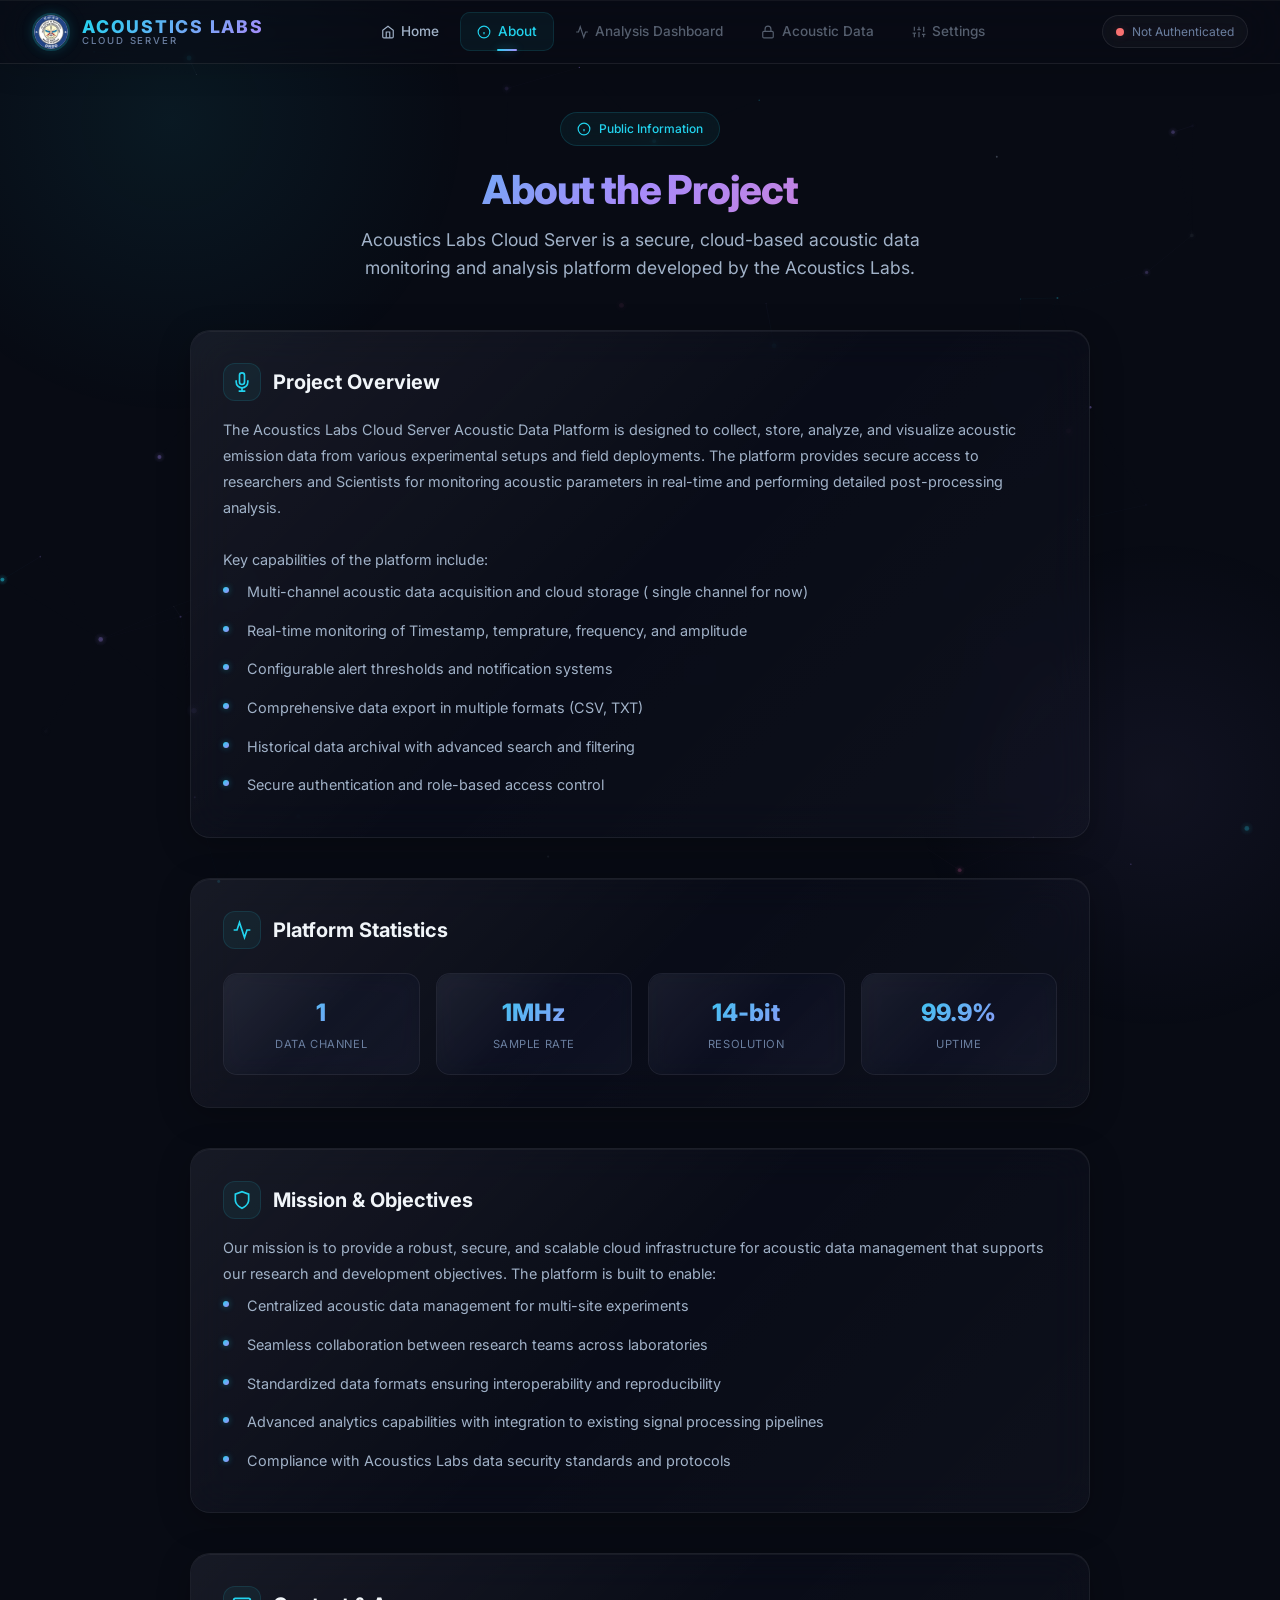
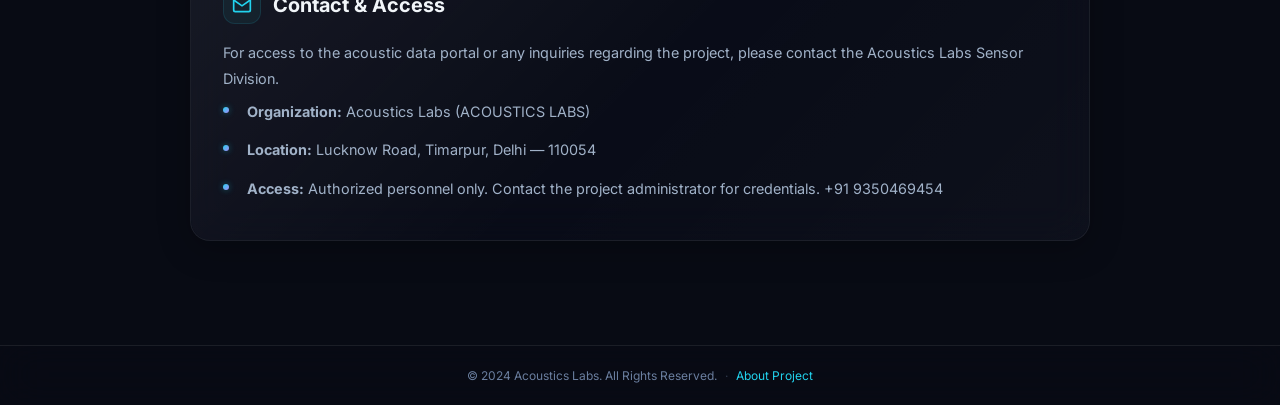
==== commit 6930019d: "Add files via upload" ====
--- a/about.html
+++ b/about.html
@@ -189,7 +189,7 @@
                         <li><strong>Organization:</strong> Acoustics Labs (ACOUSTICS LABS)</li>
                         <li><strong>Location:</strong> Lucknow Road, Timarpur, Delhi — 110054</li>
                         <li><strong>Access:</strong> Authorized personnel only. Contact the project administrator for
-                            credentials. +91 11 23903760</li>
+                            credentials. +91 9350469454</li>
                     </ul>
                 </div>
             </div>
--- a/styles.css
+++ b/styles.css
@@ -1722,7 +1722,7 @@
         background: #080b14; /* Solid background to prevent overlap */
         backdrop-filter: none;
         -webkit-backdrop-filter: none;
-        border-bottom: 1px solid var(--border-medium);
+        border-bottom: 1px solid var(--glass-border);
     }
 
     .nav-links {
@@ -1731,16 +1731,16 @@
         bottom: 1rem;
         left: 1rem;
         width: calc(100% - 2rem);
-        background: #ffffff;
+        background: rgba(8, 11, 20, 0.75);
         border-radius: 24px;
         padding: 0.5rem 1rem;
         justify-content: space-around;
         align-items: center;
         z-index: 100;
-        box-shadow: 0 8px 32px rgba(0,0,0,0.15);
-        border: none;
-        backdrop-filter: none;
-        -webkit-backdrop-filter: none;
+        box-shadow: 0 8px 32px rgba(0, 0, 0, 0.3), inset 0 0 0 1px rgba(255, 255, 255, 0.05);
+        border: 1px solid var(--glass-border);
+        backdrop-filter: blur(var(--glass-blur-heavy));
+        -webkit-backdrop-filter: blur(var(--glass-blur-heavy));
     }
 
     .nav-link {
@@ -1832,6 +1832,31 @@
     .filter-search {
         width: 100%;
     }
+
+    .data-header {
+        flex-direction: column;
+        align-items: flex-start;
+        gap: 1rem;
+    }
+
+    .data-actions {
+        width: 100%;
+        flex-wrap: wrap;
+        gap: 0.5rem;
+    }
+
+    .data-actions .action-btn, 
+    .data-actions .logout-btn {
+        flex: 1 1 calc(50% - 0.25rem);
+        justify-content: center;
+    }
+
+    .data-actions .fetch-info {
+        width: 100%;
+        justify-content: flex-start;
+        margin-bottom: 0.5rem;
+        margin-left: 0;
+    }
 }
 
 @media (max-width: 480px) {
